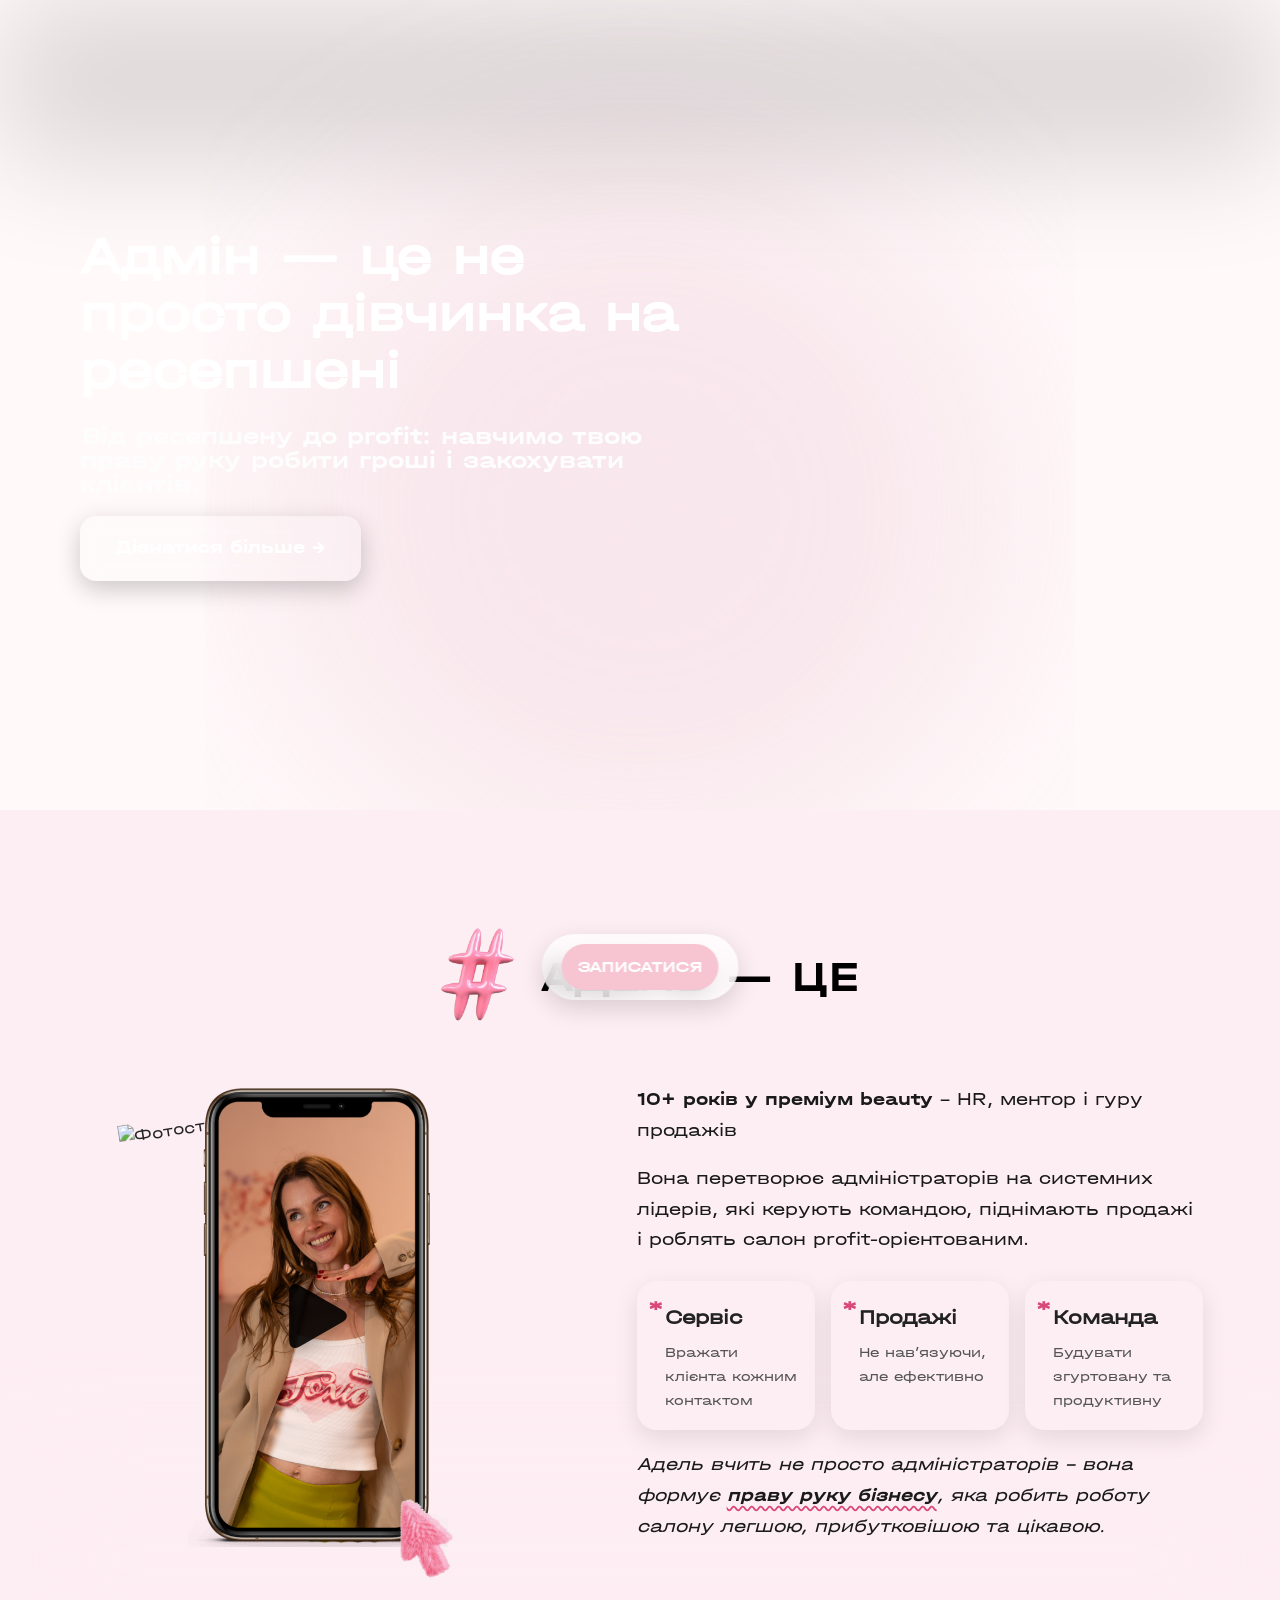
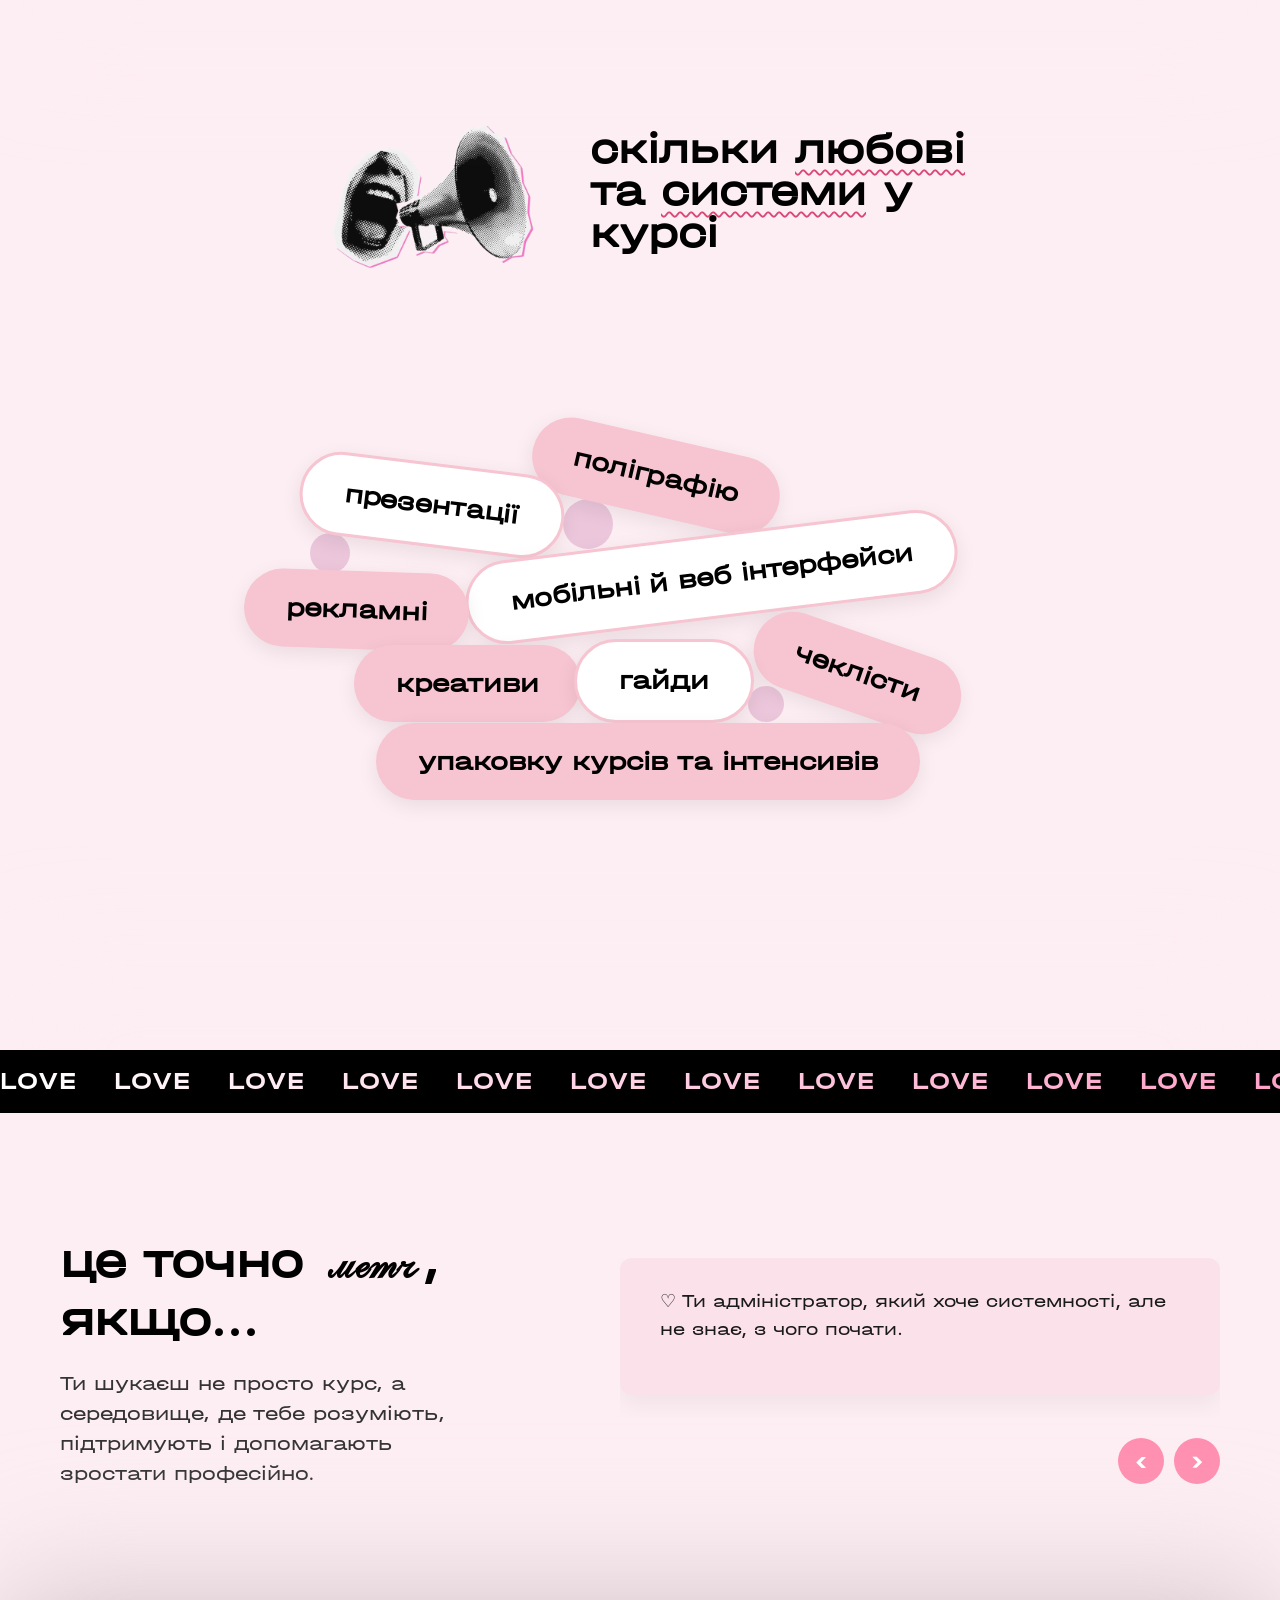
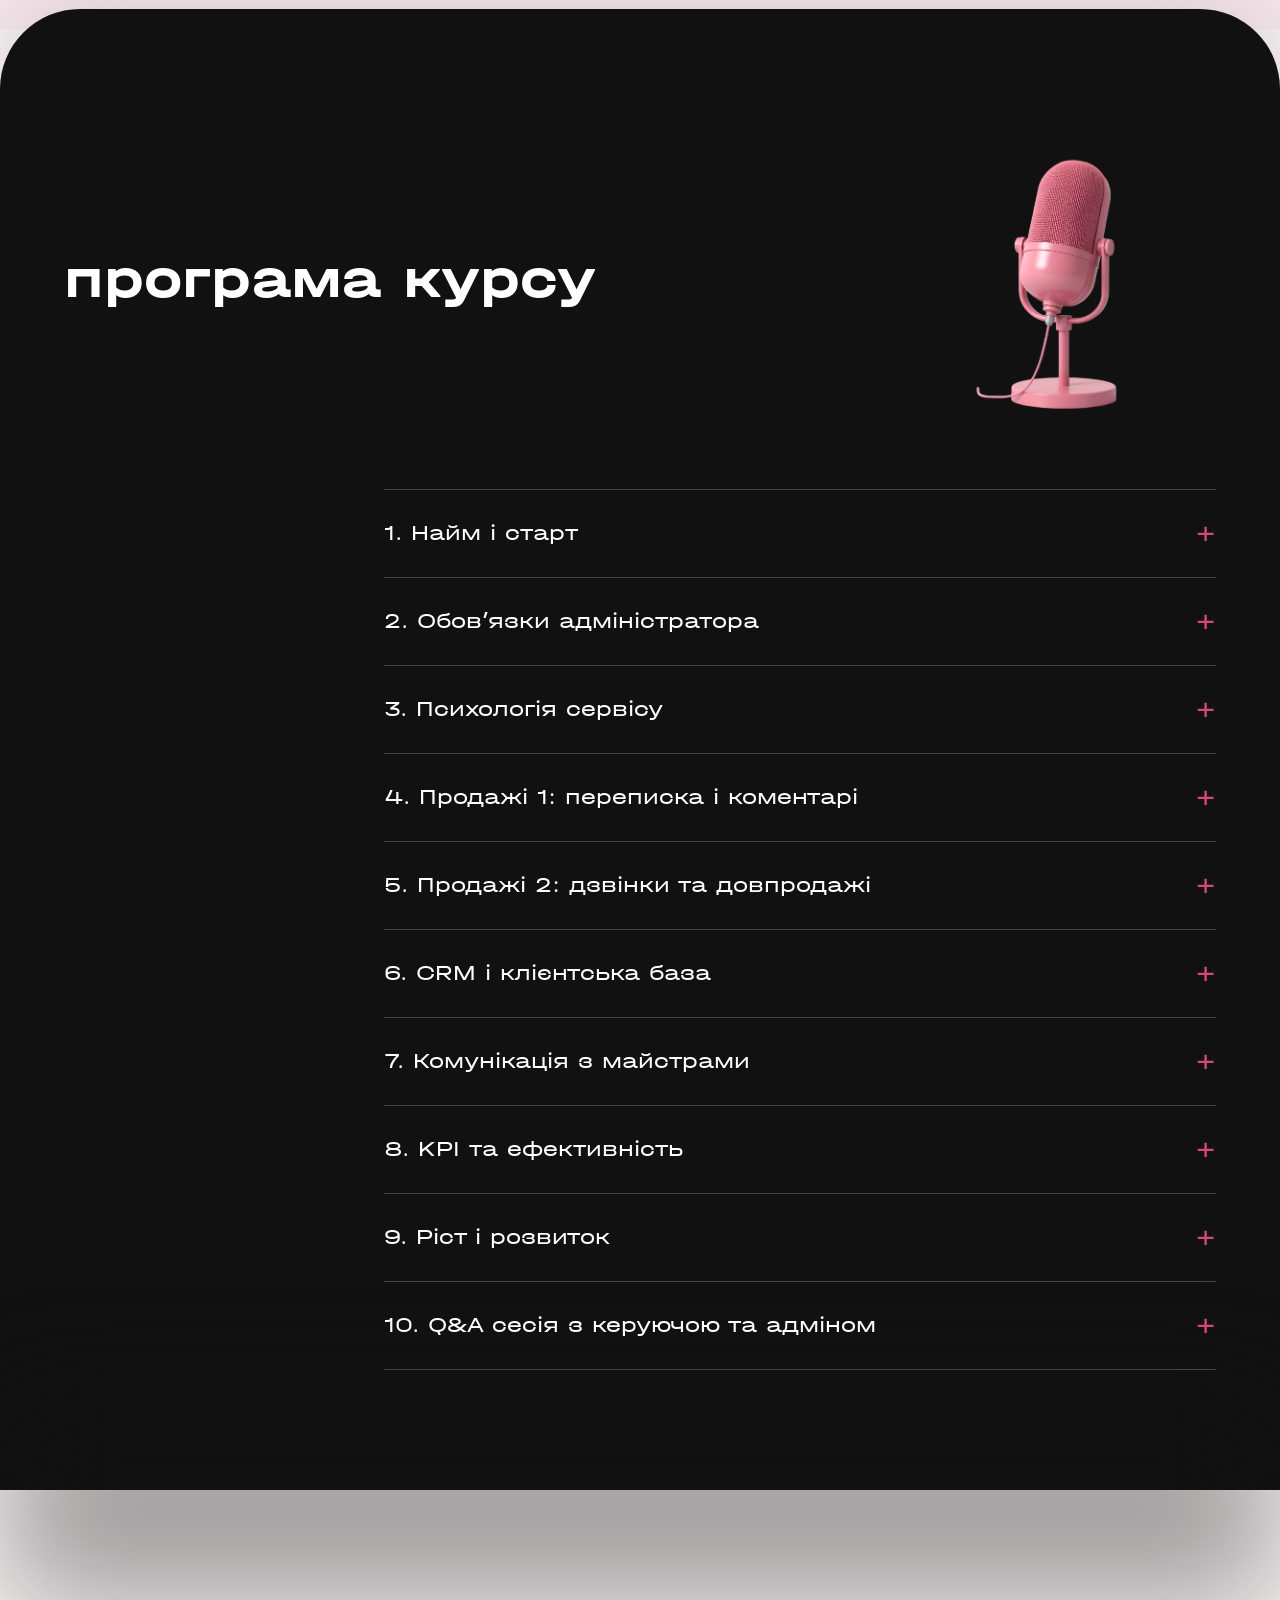
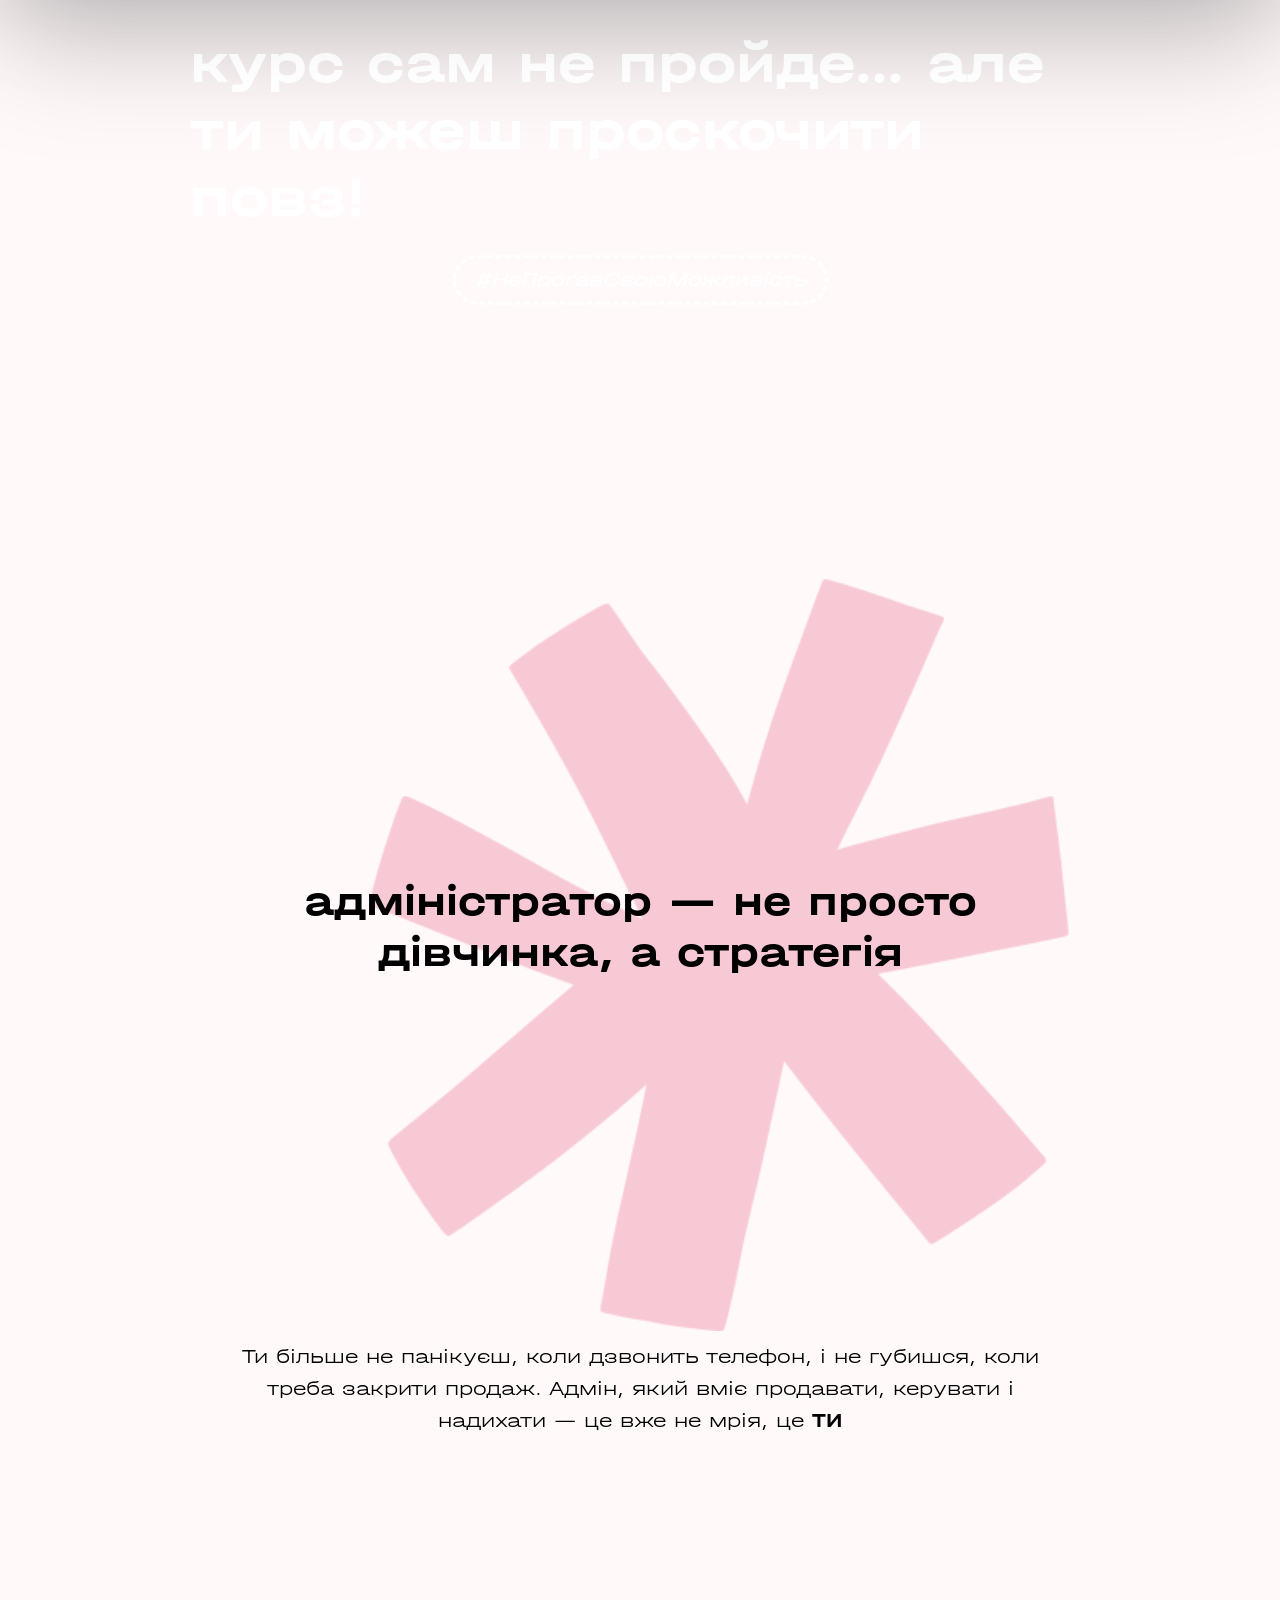
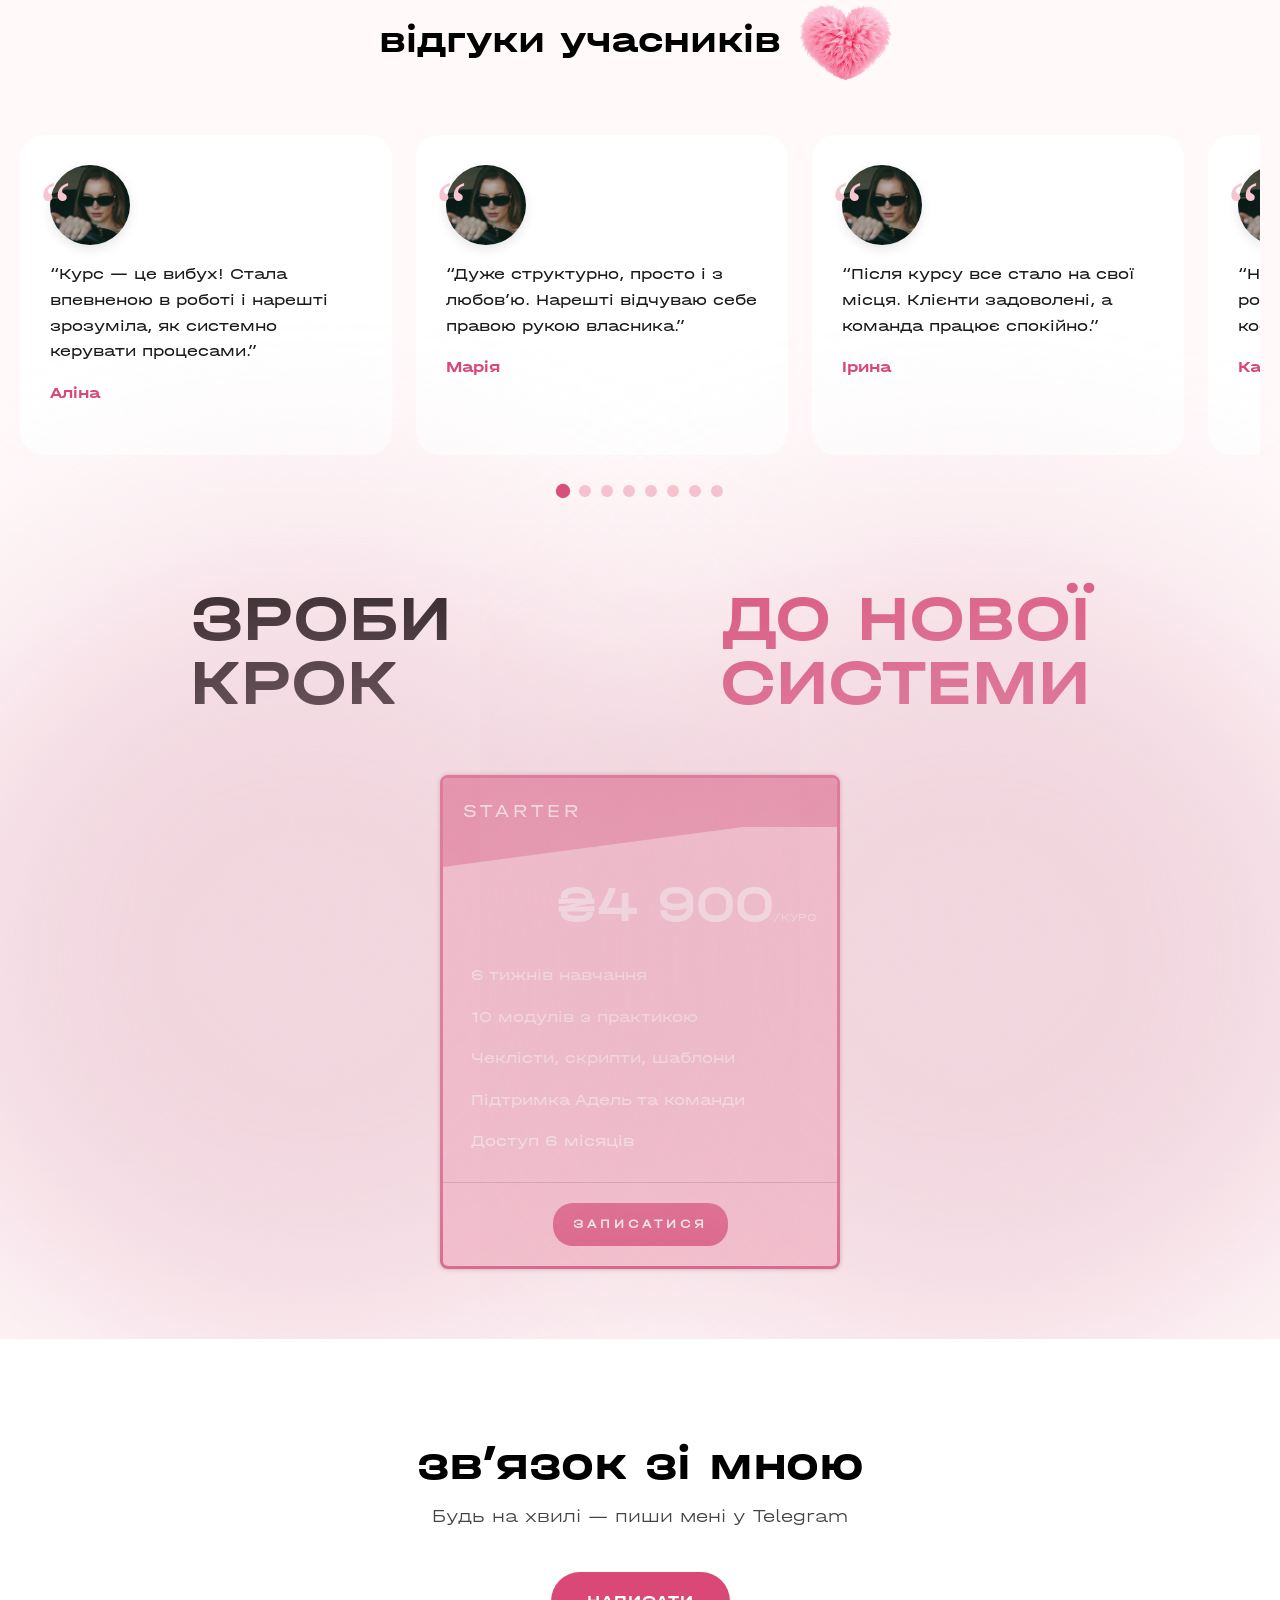
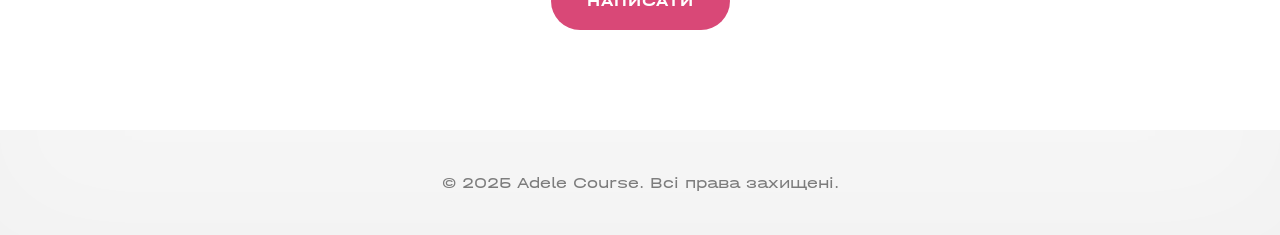
==== index.HTML @ 9febc327 "Повністю чисте оновлення сайту" ====
<!doctype html>
<html lang="uk">
<head>
  <meta charset="utf-8" />
  <meta name="viewport" content="width=device-width,initial-scale=1" />
  <title>Адмін - це не просто дівчинка на ресепшені</title>
  <meta name="description" content="Адмін - це не просто дівчинка на ресепшені" />
  <style>
   /* ============================
   ПІДКЛЮЧЕННЯ ЛОКАЛЬНИХ ШРИФТІВ
============================ */
@font-face {
  font-family: 'Allegretto Script One';
  src: url('font/Allegretto_Script_One_Regular.ttf') format('truetype');
  font-weight: normal;
  font-style: normal;
}

/* Основні варіанти Halvar Breit Rg */
@font-face {
  font-family: 'Halvar Breit Rg';
  src: url('font/HalvarBreit-Rg.ttf') format('truetype');
  font-weight: normal;
  font-style: normal;
}
@font-face {
  font-family: 'Halvar Breit Bd';
  src: url('font/HalvarBreit-Bd.ttf') format('truetype');
  font-weight: bold;
  font-style: normal;
}
@font-face {
  font-family: 'Halvar Breit Lt';
  src: url('font/HalvarBreit-Lt.ttf') format('truetype');
  font-weight: 300;
  font-style: normal;
}

/* ============================
   КОЛЬОРИ ТА ЗМІННІ
============================ */
:root {
  --pink: #d94877;
  --light-pink: #F7C4D1;
  --green: #4B6137;
  --black: #000000;
  --bg: #fff9fa;
  --text: #1a1a1a;
}

/* ============================
   ГЛОБАЛЬНІ СТИЛІ
============================ */
* {
  box-sizing: border-box;
  margin: 0;
  padding: 0;
}

html, body {
  font-family: 'Halvar Breit Rg', Arial, sans-serif;
  color: var(--text);
  background: var(--bg);
  line-height: 1.6;
    overflow-x: hidden;
  width: 100%;
}
/* ============================
   Рожевий глов у бекграунді
============================ */
body::before {
  content: "";
  position: fixed;
  top: -10%;
  left: 50%;
  transform: translateX(-50%);
  width: 1200px;
  height: 1200px;
  background: url('Ellipse 6.png') center/contain no-repeat;
  opacity: 0.25; /* робимо ніжним */
  z-index: 0;
  pointer-events: none;
  filter: blur(2px);
}

img {
  max-width: 100%;
  height: auto;
  display: block;
}

a {
  text-decoration: none;
  color: inherit;
}

/* ============================
   ТИПОВІ ЕЛЕМЕНТИ
============================ */
h1, h2, h3, .brand, .title-wrapper h1 {
  font-family: 'Halvar Breit Bd', cursive;
  color: var(--black);
  margin-bottom: 24px;
  line-height: 1;
}

p {
  margin-bottom: 20px;
  font-size: 18px;
  color: var(--text);
}

strong, b {
  font-family: 'Halvar Breit Bd', Arial, sans-serif;
  font-weight: bold;
}

/* ============================
   КНОПКИ ТА ПОСИЛАННЯ
============================ */
a, .btn, .program-title, .match-controls button {
  font-family: 'Halvar Breit Bd', sans-serif;
}

.btn {
  background: var(--pink);
  color: white;
  padding: 14px 24px;
  border-radius: 40px;
  font-weight: 600;
  transition: 0.3s;
}
.btn:hover {
  background: var(--green);
}

/* ============================
   ВЕРХНЄ МЕНЮ (HEADER)
============================ */
/* 🌸 Плаваючий футер-навігатор (як live glass iOS) */
.floating-footer {
  position: fixed;
  bottom: -100px; /* спочатку схований */
  left: 50%;
  transform: translateX(-50%);
  display: flex;
  justify-content: center;
  gap: 12px;
  background: rgba(255, 255, 255, 0.7);
  backdrop-filter: blur(12px);
  -webkit-backdrop-filter: blur(12px);
  border-radius: 40px;
  box-shadow: 0 8px 25px rgba(0,0,0,0.15);
  padding: 10px 20px;
  z-index: 100;
  transition: bottom 0.6s ease;
}

.footer-btn {
  font-family: 'Halvar Breit Bd', sans-serif;
  color: #000;
  font-size: 16px;
  text-transform: uppercase;
  padding: 10px 16px;
  border-radius: 30px;
  transition: all 0.3s ease;
}

.footer-btn.main {
  background: #d94877;
  color: #fff;
  font-weight: 700;
}

.footer-btn:hover,
.footer-btn.active {
  background: #F7C4D1;
  color: #fff;
}

/* 📱 мобільна адаптація */
@media (max-width: 768px) {
  .floating-footer {
    width: 94%;
    justify-content: space-around;
    padding: 12px;
    bottom: -100px;
    border-radius: 25px;
  }
  .footer-btn {
    font-size: 14px;
    padding: 10px 14px;
  }
  .footer-btn.main {
    font-size: 15px;
  }
}

.show-footer {
  bottom: 20px !important;
}


/* 🔧 iPhone (iOS Safari) fix */

@supports (-webkit-touch-callout: none) {
  /* Виправлення фону мотивації */
  .motivation {
    background-attachment: scroll !important;
    background-position: center center !important;
    background-size: cover !important;
  }
  .motivation::after {
    background: rgba(0,0,0,0.45) !important;
    backdrop-filter: none !important;
    -webkit-backdrop-filter: none !important;
  }

  /* Помітніше рожеве хвилясте підкреслення */
  .highlight-dark-pink,
  .wavy-underline {
    text-decoration: none !important;
    position: relative;
    display: inline-block;
  }
  @supports (-webkit-touch-callout: none) {
  .highlight-dark-pink::after,
  .wavy-underline::after {
    content: "";
    position: absolute;
    left: 0;
    bottom: -3px;
    width: 100%;
    height: 8px;
    background: url("data:image/svg+xml;utf8,<svg width='120' height='16' xmlns='http://www.w3.org/2000/svg'><path d='M0 8 Q10 0 20 8 T40 8 T60 8 T80 8 T100 8 T120 8' stroke='%23d94877' stroke-width='3' fill='none'/></svg>") repeat-x;
    background-size: 24px 8px;
  }
}

}
/* ================================
   📱  FIX для iPhone / iPad Safari
   ================================ */

/* 1️⃣ Підтримка шрифтів Safari (.woff2 + fallback) */
@font-face {
  font-family: 'Halvar Breit Rg';
  src: url('font/HalvarBreit-Rg.woff2') format('woff2'),
       url('font/HalvarBreit-Rg.ttf') format('truetype');
}
@font-face {
  font-family: 'Halvar Breit Bd';
  src: url('font/HalvarBreit-Bd.woff2') format('woff2'),
       url('font/HalvarBreit-Bd.ttf') format('truetype');
}
@font-face {
  font-family: 'Allegretto Script One';
  src: url('font/Allegretto_Script_One_Regular.woff2') format('woff2'),
       url('font/Allegretto_Script_One_Regular.ttf') format('truetype');
}

/* 2️⃣ Виправлення для Safari */
@supports (-webkit-touch-callout: none) {

  /* Заборона фіксованих фонів */
  .motivation,
  .hero,
  .adele-slide {
    background-attachment: scroll !important;
    -webkit-backdrop-filter: none !important;
    backdrop-filter: none !important;
  }

  /* Хвилясте рожеве підкреслення через SVG */
  .highlight-dark-pink,
  .wavy-underline {
    position: relative;
    text-decoration: none !important;
  }

  .highlight-dark-pink::after,
  .wavy-underline::after {
    content: "";
    position: absolute;
    left: 0;
    bottom: -3px;
    width: 100%;
    height: 8px;
    background: url("data:image/svg+xml;utf8,<svg width='120' height='16' xmlns='http://www.w3.org/2000/svg'><path d='M0 8 Q10 0 20 8 T40 8 T60 8 T80 8 T100 8 T120 8' stroke='%23d94877' stroke-width='3' fill='none'/></svg>") repeat-x;
    background-size: 24px 8px;
  }

  /* Корекція шрифтової сітки */
  body {
    -webkit-text-size-adjust: 100%;
    font-smooth: always;
  }

  /* Заборона горизонтального скролу (іноді злітає) */
  html, body {
    overflow-x: hidden !important;
  }
}

/* 3️⃣ Додатково — PNG елементи без фону */
.main-photo,
.film-strip,
.photo-arrow {
  background: transparent !important;
  box-shadow: none !important;
}

/* 4️⃣ Тестовий фікс для текстових блоків, щоб не “стрибав” line-height */
.text-info p {
  -webkit-font-smoothing: antialiased;
  text-rendering: optimizeLegibility;
}




/* ============================
   СЕКЦІЇ
============================ */
/* ПЛАВНІ ПЕРЕХОДИ МІЖ СЕКЦІЯМИ */
section {
  position: relative;
  z-index: 1;
  transition: background 1s ease;
}

/* рожево-білі переливи */
.hero {
  background: linear-gradient(180deg, #fdeef3 0%, #fff9fa 100%);
}

.adele-slide,
.stats-section,
.match-section {
  background: #fdeef3 !important; /* або #fff9fa — залежно який виглядає краще */
}



/* ЧОРНИЙ блок без градієнта — контраст */
.program-section {
  background: #111;
}

/* після чорного — знову плавний рожевий перехід */
.motivation {
  background: linear-gradient(180deg, #111 0%, #f7c4d1 100%);
}

.result-section {
  background: linear-gradient(180deg, #f7c4d1 0%, #fdeef3 100%);
}

.price-section {
  background: linear-gradient(180deg, #fdeef3 0%, #fff9fa 100%);
}

.contact {
  background: linear-gradient(180deg, #fff9fa 0%, #fdeef3 100%);
}

/* додаткове "розмиття" на стиках — дуже ніжний ефект */
section::after {
  content: "";
  position: absolute;
  bottom: -80px;
  left: 0;
  width: 100%;
  height: 160px;
  background: inherit;
  filter: blur(60px);
  opacity: 0.35;
  z-index: -1;
}
/* Плавний перехід між рожевою секцією та чорною програмою */
.match-section::after {
  content: "";
  position: absolute;
  bottom: -120px; /* наскільки заходить у чорний */
  left: 0;
  width: 100%;
  height: 200px;
  background: linear-gradient(180deg, #fdeef3 0%, #111 100%);
  z-index: 1;
  pointer-events: none;
}



    /* HERO */
    .hero {
  background:  url('IMG_7590.png') center/cover no-repeat;
  min-height: 90vh; /* базова висота для великих екранів */
  display: flex;
  align-items: center;
  justify-content: flex-start;
  padding-left: 80px;
  color: white;
  position: relative;
}

.hero::after {
  content:"";
  position:absolute;
  inset:0;
  background: rgba(0,0,0,0.4);
}

.hero-content {
  position: relative;
  max-width: 600px;
  z-index: 2;
}

/* Спеціальне форматування для слова "Адмін" */
.hero h1 {
  font-family: 'Halvar Breit Rg', sans-serif;
  font-size: 52px;
  color: white;
  line-height: 1.1;
}


/* ============================
   РОЖЕВИЙ ХАЙЛАЙТ
============================ */
.highlight {
  padding: 0 2px;
  display: inline;
  border-radius: 4px;
  transition: background 0.3s ease;
}




.hero h2 {
  color: #fdfdfd;
  margin: 20px 0;
}

.hero-btn {
  display: inline-block;
  padding: 18px 36px;
  background: rgba(255,255,255,0.15);
  backdrop-filter: blur(10px);
  border-radius: 16px;
  color: white;
  font-weight: 600;
  font-size: 18px;
  text-align: center;
  text-decoration: none;
  box-shadow: 0 8px 24px rgba(0,0,0,0.2);
  transition: all 0.3s ease;
  z-index: 2;
}

/* Адаптивність */
@media (max-width: 1024px) {
  .hero {
    padding-left: 50px;
  }
  .hero h1 {
    font-size: 44px;
  }
  .hero-btn {
    font-size: 16px;
    padding: 16px 32px;
  }
}

@media (max-width: 768px) {
  .hero {
    flex-direction: column;
    justify-content: center;
    padding: 60px 20px;
    text-align: center;
    min-height: 80vh;
  }
  .hero h1 {
    font-size: 36px;
        text-align: left;
  }
  .hero h2 {
    font-size: 20px;
    text-align: left;
  }
  .hero-btn {
    margin-top: 20px;
    font-size: 16px;
    padding: 14px 28px;

  }
}

@media (max-width: 480px) {
  .hero h1 {
    font-size: 28px;
  }
  .hero h2 {
    font-size: 18px;
  }
  .hero-btn {
    padding: 12px 24px;
        margin-top: 20px;
  }
.hero-content {
  background: rgba(0, 0, 0, 0.25);
  padding: 14px 20px;
  border-radius: 12px;
}

.hero-text {
  color: #fff;
  text-shadow: 0 2px 10px rgba(0,0,0,0.6);
}









}

/* ============================
   СЕКЦІЯ АДЕЛЬ (стабільна версія)
============================ */
.adele-slide {
  background: #fdeef3;
  position: relative;
  z-index: 4;
  padding: clamp(60px, 8vw, 100px) clamp(20px, 6vw, 80px);
  padding-bottom:0px;
  display: flex;
  justify-content: center;

}

.slide-container {
  margin: 0 auto;
  max-width: 1200px;
  width: 100%;
  font-family: "Halvar Breit Rg", Arial, sans-serif;
  position: relative;
  z-index: 5;
}


/* === Основний контейнер === */
.main-body {
  display: flex;
  justify-content: space-between;
  align-items: flex-start;
  flex-wrap: nowrap;
  gap: 60px;
  padding-left: 17%;
}

/* === Фото === */
.adele-photo {
  flex: 0 0 auto;
  width: 260px;
  margin-left: -80px;
  z-index: 3;
  display: flex;
  justify-content: center;
}

.adele-photo img {
  max-width: 100%;
  height: auto;
}

/* === Фотострічка позаду фото === */
.photo-wrapper {
  position: relative;
  display: inline-block;
  width: auto;
  max-width: 100%;
}

.film-strip {
  position: absolute;
  left: -70px;
  top: 30px;
  width: 140px;
  transform: rotate(-9deg);
  z-index: 1;
  box-shadow: 0 6px 16px rgba(0,0,0,0.25);
  opacity: 0.95;
  transition: all 0.3s ease;
}

/* планшети */
@media (max-width: 1024px) {
  .film-strip {
    left: -50px;
    top: 20px;
    width: 14 0px;
    transform: rotate(-6deg);
  }
}

/* мобільні */
@media (max-width: 768px) {
  .film-strip {
    left: -55px;
    top: 12px;
    width: 116px;
    transform: rotate(-7deg);
    opacity: 0.9;
  }
}

/* вузькі телефони */
@media (max-width: 480px) {
  .film-strip {
    left: -45px;
    top: 8px;
    width: 100px;
    transform: rotate(-9deg);
    opacity: 0.85;
  }
}

/* дуже маленькі екрани */
@media (max-width: 360px) {
  .film-strip {
    left: -25px;
    top: 6px;
    width: 100px;
    transform: rotate(-8deg);
  }
}

/* === Стрілка під фото === */
.photo-arrow {
  position: absolute;
  bottom: -7%;
  right: -3%;
  width: 60px;
  z-index: 3;
  cursor: pointer;
  animation: bounceArrow 1.6s infinite ease-in-out;
}

@keyframes bounceArrow {
  0%, 100% { transform: translateY(0); }
  50% { transform: translateY(-6px); }
}

/* Основне фото */
.main-photo {
  position: relative;
  z-index: 2;
}

/* === Текст === */
.text-info {
  flex: 0.9;
  max-width: 680px;
  font-size: 20px;
  line-height: 1.7;
  padding-left: 7%;
}

.text-info p {
  margin-bottom: 18px;
}

.text-info p:last-child {
  margin-top: 30px;
  font-style: italic;
}

/* === Картки === */
.cards-stack {
  display: flex;
  gap: 16px;
  margin-top: 25px;
  flex-wrap: wrap;
}

.card {
  position: relative;
  padding: 20px 18px 18px 28px;
  border-radius: 20px;
  font-weight: 600;
  color: #222;
  background: #fdeef3;
  box-shadow: 0 8px 24px rgba(0,0,0,0.1);
  transition: transform 0.4s ease, box-shadow 0.4s ease, background 0.4s ease;
  flex: 1 1 140px;
}

.card .asterisk {
  position: absolute;
  top: 12px;
  left: 12px;
  color: var(--pink);
  font-size: 20px;
}

.card small {
  display: block;
  font-weight: 400;
  font-size: 14px;
  margin-top: 6px;
  color: #555;
}

.card:hover {
  transform: translateY(-8px) rotate(-1deg);
  box-shadow: 0 16px 36px rgba(0,0,0,0.25);
  background: #f7b2c5;
  color: white;
}

/* === Заголовок з іконкою === */
.title-with-icon {
  display: inline-flex;
  align-items: center;
  gap: 6px;
  padding: 10px 20px;
  border-radius: 16px;
}

.title-with-icon h1 {
  font-family: 'Halvar Breit Bd', sans-serif;
  font-size: 42px;
  color: var(--black);
  margin: 0;
  letter-spacing: 1px;
}

.title-icon {
  height: 115px;
  width: auto;
  transform: translateY(-3px);
  margin-right: 0px;
}

/* === Адаптивність === */
@media (max-width: 768px) {
  .adele-slide {
    padding: 60px 20px;
  }

  .main-body {
    flex-direction: column;
    align-items: center;
    text-align: left;
    gap: 40px;
    padding-left: 2%;
  }

  .adele-photo {
    margin-left: 0;
    width: 210px;
  }

  .text-info {
    padding: 0 10px;
    font-size: 17px;
    line-height: 1.65;
  }

  .cards-stack {
    justify-content: flex-start;
    gap: 14px;
  }

  .title-with-icon h1 {
    font-size: clamp(20px, 6vw, 32px);
  }

  .title-icon {
    height: 60px;
  }
}

@media (max-width: 480px) {
  .text-info {
    font-size: 16px;
  }

  .adele-photo {
    width: 180px;
  }

  .cards-stack {
    gap: 10px;
  }
}

.highlight-dark-pink {
  text-decoration: underline wavy var(--pink);
  text-underline-offset: 4px;
  font-weight: 700;
}


/* STATS */

.stats-section {
  padding-top: 100px; /* відступ, щоб слайдер красиво “заходив” зверху */
  padding-bottom: 50px;
  background: #fdeef3;
  position: relative;
  z-index: 1;
  text-align: center;

}

.stats-header {
  max-width: 700px;
  margin: 0 auto 60px;
}

.stats-header h2 {
  font-family: "Halvar Breit Rg", cursive;
  font-size: 42px;
  color: var(--black);
  margin-bottom: 16px;
}
/* зображення зліва від заголовка */
.stats-header.with-image {
  display: flex;
  align-items: center;
  justify-content: left; /* центрує всю групу (png + текст) по горизонталі */
  gap: 20px;
  text-align: left; /* щоб текст не центрувався */
}

.stats-left-img {
  width:40%;
  height: auto;
  flex-shrink: 0;
  transform: translateY(2px);
  opacity: 0.95;
  transition: transform 0.3s ease, opacity 0.3s ease;
}

.stats-left-img:hover {
  transform: scale(1.05) rotate(-2deg);
  opacity: 1;
}

/* на мобільних */
@media (max-width: 768px) {
  .stats-header.with-image {
    justify-content: flex-start; /* вирівнюємо зліва */
    padding-top: 40px; /* відступ, щоб слайдер красиво “заходив” зверху */
    margin-bottom: 10px;
    gap: 12px;
  }

  .stats-left-img {
    width: 100px;
  }

  .stats-header.with-image h2 {
    font-size: 26px;
    line-height: 1.3;
  }
}



.wavy-underline {
  text-decoration: underline wavy var(--pink);
  text-underline-offset: 6px;
  text-decoration-thickness: 2px;
  font-weight: 600;
  color: var(--black);
}


.stats-header p {
  color: var(--text);
  font-size: 20px;
  line-height: 1.5;
}

.stats {
  display: flex;
  justify-content: center;
  flex-wrap: wrap;
  gap: 40px;
}

.stat {
  background: white;
  padding: 40px 30px;
  border-radius: 24px;
  box-shadow: 0 8px 24px rgba(0,0,0,0.05);
  flex: 1 1 220px;
  max-width: 280px;
  transition: transform 0.3s ease, box-shadow 0.3s ease;
}

.stat strong {
  display: block;
  font-size: 40px;
  color: var(--pink);
  font-weight: 700;
  margin-bottom: 8px;
}

.stat:hover {
  transform: translateY(-6px) scale(1.03);
  box-shadow: 0 16px 36px rgba(0,0,0,0.15);
}
.stats-beauty {
  display: flex;
  justify-content: center;
  gap: 40px;
  flex-wrap: wrap;
}

.stat-card {
  position: relative;
  background: white;
  border-radius: 16px;
  padding: 50px 24px 60px;
  width: 240px;
  text-align: center;
  box-shadow: 0 8px 24px rgba(0,0,0,0.05);
  transition: transform 0.3s ease, box-shadow 0.3s ease;
}

.stat-card:hover {
  transform: translateY(-6px);
  box-shadow: 0 16px 36px rgba(0,0,0,0.15);
}

/* Галочка в рожевому кружечку */
.icon-circle {
  width: 48px;
  height: 48px;
  background: var(--light-pink);
  border-radius: 50%;
  display: flex;
  justify-content: center;
  align-items: center;
  margin: 0 auto 18px;
  box-shadow: 0 2px 6px rgba(0,0,0,0.1);
}

.icon-circle span {
  color: var(--pink);
  font-size: 24px;
  font-weight: bold;
}

/* Текст */
.stat-card p {
  color: var(--text);
  font-size: 18px;
  line-height: 1.4;
}

.stat-card strong {
  font-size: 36px;
  color: var(--pink);
  font-family: 'Halvar Breit Bd', sans-serif;
}

/* Нижня дужка */
.stat-card .bracket {
  position: absolute;
  bottom: 0;
  left: 0;
  width: 100%;
  height: 10px;
  border-bottom: 4px solid var(--light-pink);
  border-radius: 0 0 40px 40px;
}

/* адаптив */
@media (max-width: 768px) {
  .stats-beauty {
    flex-direction: column;
    align-items: center;
    gap: 20px;
  }
  .stat-card {
    width: 80%;
  }
}
/* адаптив */
@media(max-width:768px){
  .stats-section{padding:40px 10px;
  padding-top: 0px;}
  .stats-header h2{font-size:32px;}
  .stats-header p{font-size:18px;}
}


/* ========= BASE ========= */
.bubble-layer {
  position: relative;
  width: 100%;
  max-width: 1100px;
  height: 520px;
  margin: 0 auto 80px;
  border-radius: 60px;
  overflow: hidden;
}

/* 💭 Кулі */
.circle {
  position: absolute;
  border-radius: 50%;
  background: #c46aa1;
  opacity: 0.3;
  z-index: 1;

}

/* 💬 Теги */
.tag {
  position: absolute;
  display: inline-block;
  padding: 18px 42px;
  border-radius: 999px;
  font-family: 'Halvar Breit Rg', sans-serif;
  font-size: 26px;
  font-weight: 600;
  box-shadow: 0 6px 20px rgba(0,0,0,0.08);
  z-index: 2;
  white-space: nowrap;

}
.tag.pink { background: #f7c4d1; color: #000; }
.tag.white { background: #fff; border: 3px solid #f7c4d1; color: #000; }


/* ========= 💻 DESKTOP (>1200px) ========= */
@media (min-width: 1200px) {
  /* Кулі */
  .c1 { top: 25.5%; left: 20%; width: 40px; height: 40px; }
  .c2 { top: 19%; left: 43%; width: 50px; height: 50px; }
  .c3 { top: 55%; left: 59.8%; width: 36px; height: 36px; }

  /* Теги */
  .t1 { top: 7%;  left: 40%; transform: rotate(13deg); }
  .t2 { top: 12%; left: 19%; transform: rotate(7deg); }
  .t3 { top: 26%; left: 34%; transform: rotate(-7deg); }
  .t4 { top: 45%; left: 60%; transform: rotate(19deg); }
  .t5 { top: 32.8%; left: 14%; transform: rotate(2deg); }
  .t6 { top: 47%; left: 24%; transform: rotate(0deg); }
  .t7 { top: 46%; left: 44%; transform: rotate(0deg); }
  .t8 { top: 62%; left: 26%; transform: rotate(0deg); }
}

/* ========= 🧩 LAPTOP / TABLET (≤1024px) ========= */
@media (max-width: 1024px) {
  .bubble-layer { height: 460px; }
  .tag { font-size: 22px; padding: 14px 34px; }

  .c1 { top: 28%; left: 22%; width: 36px; height: 36px; }
  .c2 { top: 20%; left: 45%; width: 44px; height: 44px; }
  .c3 { top: 58%; left: 63%; width: 32px; height: 32px; }

  .t1 { top: 10%; left: 32%; transform: rotate(8deg); }
  .t2 { top: 14%; left: 8%;  transform: rotate(3deg); }
  .t3 { top: 27%; left: 28%; transform: rotate(-4deg); }
  .t4 { top: 44%; left: 53%; transform: rotate(12deg); }
  .t5 { top: 31%; left: 10%; transform: rotate(0deg); }
  .t6 { top: 48%; left: 20%; transform: rotate(0deg); }
  .t7 { top: 52%; left: 38%; transform: rotate(0deg); }
  .t8 { top: 64%; left: 18%; transform: rotate(0deg); }
}

/* ========= 📱 TABLET SMALL (≤768px) ========= */
@media (max-width: 768px) {
  .bubble-layer { height: 420px; }
  .tag { font-size: 18px; padding: 10px 26px; }

  .c1 { top: 24%; left: 18%; width: 30px; height: 30px; }
  .c2 { top: 18%; left: 40%; width: 38px; height: 38px; }
  .c3 { top: 60%; left: 56%; width: 28px; height: 28px; }

  .t1 { top: 8%;  left: 20%; transform: rotate(5deg); }
  .t2 { top: 15%; left: 4%;  transform: rotate(2deg); }
  .t3 { top: 26%; left: 28%; transform: rotate(-2deg); }
  .t4 { top: 46%; left: 50%; transform: rotate(5deg); }
  .t5 { top: 34%; left: 10%; transform: rotate(0deg); }
  .t6 { top: 52%; left: 18%; transform: rotate(0deg); }
  .t7 { top: 58%; left: 36%; transform: rotate(0deg); }
  .t8 { top: 66%; left: 22%; transform: rotate(0deg); }
}

/* ========= 📞 MOBILE (≤480px) ========= */
@media (max-width: 480px) {
  .bubble-layer { height: 360px; }
  .tag { font-size: 15px; padding: 8px 18px; white-space: normal; text-align: center; }

  .c1 { top: 25%; left: 18%; width: 24px; height: 24px; }
  .c2 { top: 15%; left: 38%; width: 30px; height: 30px; }
  .c3 { top: 62%; left: 58%; width: 24px; height: 24px; }

  .t1 { top: 5%;  left: 4%;  transform: rotate(0deg); }
  .t2 { top: 12%; left: 2%;  transform: rotate(0deg); }
  .t3 { top: 25%; left: 20%; transform: rotate(0deg); }
  .t4 { top: 43%; left: 45%; transform: rotate(0deg); }
  .t5 { top: 32%; left: 4%;  transform: rotate(0deg); }
  .t6 { top: 50%; left: 8%;  transform: rotate(0deg); }
  .t7 { top: 56%; left: 28%; transform: rotate(0deg); }
  .t8 { top: 65%; left: 10%; transform: rotate(0deg); }
}





/* Бігаюча стрічка LOVE LOVE LOVE */
.love-ticker {
  background: #000;
  color: #fff;
  overflow: hidden;
  white-space: nowrap;
  position: relative;
  padding: 12px 0;
  font-family: 'Halvar Breit Bd', sans-serif;
  font-size: 24px;
  letter-spacing: 2px;
  text-transform: uppercase;
}

.ticker-track {
  display: inline-block;
  white-space: nowrap;
  animation: scrollText 15s linear infinite;
}

@keyframes scrollText {
  0% { transform: translateX(0); }
  100% { transform: translateX(-50%); }
}

/* Ефект блиску тексту */
.love-ticker span {
  background: linear-gradient(90deg, #fff, #ff84b7, #fff);
  -webkit-background-clip: text;
  -webkit-text-fill-color: transparent;
  animation: shine 4s linear infinite;
}

@keyframes shine {
  0% { background-position: -200px; }
  100% { background-position: 200px; }
}

/* адаптив */
@media (max-width: 768px) {
  .love-ticker {
    font-size: 18px;
    padding: 10px 0;
  }
}


    /* MATCH */
    .match-section {
  width: 100%;
 
  padding: 120px 60px;
  display: flex;
  justify-content: center;
}

.match-container {
  display: flex;
  align-items: center;
  justify-content: space-between;
  max-width: 1200px;
  width: 100%;
  gap: 60px;
}

.match-left {
  flex: 1;
}

.match-left h2 {
  font-family: "Halvar Breit Rg", sans-serif;
  font-size: 48px;
  color: #000;
  line-height: 1.2;
  margin-bottom: 20px;
}

.match-left .highlight {

  padding: 0 6px;
  font-family: "Allegretto Script One", cursive;
  color: #000;
  background: none !important;
  color: #000 !important;
}

.match-left p {
  font-size: 20px;
  color: #333;
  max-width: 400px;
  line-height: 1.5;
}

.match-right {
  flex: 1.2;
  position: relative;
}

.match-carousel {
  position: relative;
  overflow: hidden;
  min-height: 160px;
}

.match-item {
  position: absolute;
  opacity: 0;
  transform: translateX(30px);
  transition: all 0.6s ease;
  font-size: 22px;
  line-height: 1.6;
  color: #111;
  background: #fbe1ea;
  border-radius: 12px;
  padding: 30px 40px;
  box-shadow: 0 10px 25px rgba(0,0,0,0.05);
}

.match-item.active {
  opacity: 1;
  transform: translateX(0);
  position: relative;
}

.match-controls {
  display: flex;
  gap: 10px;
  margin-top: 20px;
  justify-content: flex-end;
}

.match-controls button {
  background: #ff8fb1;
  border: none;
  color: white;
  font-size: 24px;
  width: 46px;
  height: 46px;
  border-radius: 50%;
  cursor: pointer;
  transition: background 0.3s ease, transform 0.3s ease;
}

.match-controls button:hover {
  background: #ff6f9d;
  transform: scale(1.1);
}

@media(max-width: 768px) {
  .match-section {
    padding: 40px 20px 30px; /* менший верхній та нижній відступ */

  }

  .match-container {
    flex-direction: column;
    align-items: stretch;
    text-align: left;
    position: relative;
    gap: 10px; /* 🔥 додає відстань між match-left і match-right */
  }

  .match-left {
    margin-bottom: 0; /* 🔥 прибираємо зайвий нижній відступ */
  }

  .match-left h2 {
    font-size: 30px;
    line-height: 1.3;
  }

  .match-left p {
    display: none; /* 🔥 прибирає текст тільки на мобільних */
  }

  .match-controls {
    justify-content: center;
    margin-top: 10px;
  }
}


/* ============================
   PROGRAM SECTION (оновлено)
============================ */
.program-section {
  width: 100%;
  border-top-left-radius: 80px;
  border-top-right-radius: 80px;
  margin-top: -20px; /* щоб накладалась поверх попередньої */
  color: #fff;
  padding: 120px 0;
  position: relative;
  z-index: 2;
}


/* Контейнер */
.program-wrapper {
  width: 100%;
  margin: 0 auto;
}

/* Заголовок */
.program-heading {
  font-family: "Halvar Breit Bd", sans-serif ;
  font-size: 56px ;
  color: var(--white);
  text-align: left;
  margin-left: 0;
  margin-bottom: 0;
}

.program-heading-wrapper {
display: flex;
justify-content: space-between;
align-items: center; /* Вертикальне вирівнювання */
margin-left: 5vw;
padding-right: 5vw; /* Щоб вирівняти картинку по правому краю програми */
margin-bottom: 60px;
}

.program-header-image {
max-height: 300px; /* Ви можете налаштувати розмір */
width: auto;
flex-shrink: 0;
margin-left: 20px; /* Невеликий відступ від тексту */
}
/* Розташування контенту */
.program-layout {
  display: flex;
  justify-content: flex-end;
  align-items: flex-start;
  width: 100%;
}

/* Список програми */
.program-right {
  flex: 0 0 70%;
  padding-right: 5vw;
}

/* Контейнер з пунктами програми */
.program {
  width: 100%;
  border-top: 1px solid #444;
}

.program-item {
  border-bottom: 1px solid #444;
  padding: 28px 0;
}

/* Кнопка розділу */
.program-title {
  display: flex;
  justify-content: space-between;
  align-items: center;
  width: 100%;
  background: none;
  border: none;
  color: #fff;
  font-size: 22px;
  font-family: "Halvar Breit Rg", sans-serif;
  cursor: pointer;
  text-align: left;
  padding: 0;
  transition: color 0.3s ease;
}

.program-title:hover span:first-child {
  color: var(--pink);
}

.program-title .icon {
  font-size: 26px;
  color: var(--pink);
  transition: transform 0.3s ease;
}

/* Контент пунктів */
.program-content {
  max-height: 0;
  overflow: hidden;
  opacity: 0;
  transition: all 0.4s ease;
}

.program-item.open .program-content {
  max-height: 500px;
  opacity: 1;
  margin-top: 16px;
}

.program-content p {
  font-size: 18px;
  line-height: 1.6;
  color: #ddd;
  font-family: "Halvar Breit Lt", sans-serif;
}

.program-item.open .icon {
  transform: rotate(180deg);
}

/* ============================
   АДАПТИВНІСТЬ
============================ */
@media (max-width: 1024px) {
  .program-section {
    padding: 100px 0;
  }

  .program-heading {
    font-size: 48px;
    margin-left: 6vw;
  }

  .program-right {
    flex: 0 0 80%;
    padding-right: 6vw;
  }
}

@media (max-width: 768px) {
  .program-section {
    padding: 80px 0;
  }

  .program-layout {
 flex-direction: column;
justify-content: flex-start;
}

/* === ОНОВЛЕНИЙ БЛОК === */
.program-heading-wrapper {
 margin-left: 6vw;
 padding-right: 6vw;
 margin-bottom: 30px;
 align-items: flex-start; /* На мобільному краще притиснути догори */
 }

.program-header-image {
 max-height: 80px; /* Зменшуємо картинку */
 }

  .program-heading {
    font-size: 42px;
    text-align: left;
  }

  .program-right {
    flex: 1 1 100%;
    padding: 0 6vw;
  }

  .program-title {
    font-size: 18px;
  }

  .program-content p {
    font-size: 16px;
  }
}

    /* MOTIVATION */
.motivation {
  position: relative;
  overflow: hidden;
  padding: 140px 40px;
  color: #fff;
  background: url('IMG_5101 1.png') center/cover no-repeat; /* 👈 ТВОЄ ФОТО */
  background-attachment: fixed; /* легкий паралакс */
}

.motivation::after {
  content: "";
  position: absolute;
  inset: 0;
  background: rgba(0, 0, 0, 0.45); /* затемнення для контрасту тексту */
  z-index: 1;
}

.motivation-inner {
  position: relative;
  z-index: 2;
  display: flex;
  flex-direction: column;
  align-items: center;
  text-align: center;
  max-width: 900px;
  margin: 0 auto;
  gap: 24px;
}


.motivation-text h2 {
  font-family: "Halvar Breit Bd", cursive;
  font-size: 56px;
  line-height: 1.2;
  color: #ffffff;
   text-align: left;
}

.hint {
  font-size: 20px;
  color: #fff;
  display: inline-block;
  padding: 6px 18px;
  border: 3px dashed #fff;
  border-radius: 30px;
  font-style: italic;
  margin-bottom: 24px;
  animation: pulse 2s infinite;
}

@keyframes pulse {
  0%, 100% { transform: scale(1); opacity: 1; }
  50% { transform: scale(1.05); opacity: 0.8; }
}

.motivation-buttons .btn {
  margin-top: 16px;
  padding: 14px 28px;
  font-weight: 700;
  border-radius: 40px;
  transition: all 0.3s ease;
}

.motivation-buttons .btn:hover {
  transform: translateY(-4px) scale(1.05);
  box-shadow: 0 8px 24px rgba(0,0,0,0.2);
}


/* адаптив */
@media(max-width:768px){
  .motivation-text h2 { font-size: 42px; }
  .hint { font-size: 16px; padding: 4px 12px; }
}

@media(max-width:480px){
  .motivation-text h2 { font-size: 32px; }
  .motivation-buttons .btn { font-size: 14px; padding: 10px 20px; margin: 6px 0; display:block; }
}


/* ============================
   СЕКЦІЯ "ТВІЙ РЕЗУЛЬТАТ" (заголовок на фото, текст під фото)
============================ */
.result-section {
  background: #fff9fa;
  padding: 120px 20px;
  text-align: center;
  position: relative;
  overflow: hidden;
}

/* 🌸 Фото + заголовок */
.result-header {
  position: relative;
  max-width: 900px;
  margin: 0 auto 0px auto;
}

/* ✅ трохи зміщуємо квітку */
.result-flower {
  width: 100%;
  max-width: 700px;
  opacity: 0.9;
  display: block;
  margin: 0 auto;
  position: relative;
  top: -10px;       /* піднімаємо вище */
  left: 80px;       /* трохи вправо */
}

.result-header h2 {
  position: absolute;
  top: 45%;         /* підлаштовуємо вертикаль, щоб лишився центр */
  left: 50%;
  transform: translate(-50%, -50%);
  font-family: 'Halvar Breit Bd', sans-serif;
  font-size: 42px;
  line-height: 1.2;
  color: #000;
  text-transform: none;
  z-index: 2;
  width: 100%;
  padding: 0 0px;
}


/* 🌷 Текст під фото */
.result-text {
  max-width: 800px;
  margin: 0 auto;
  position: relative;
  z-index: 2;

}

.result-text p {
  font-family: 'Halvar Breit Lt', sans-serif;
  color: #000;
  font-size: 20px;
  line-height: 1.6;
  margin-bottom: 18px;
}

/* 📱 адаптивність */
@media (max-width: 768px) {
  .result-section {
    padding: 80px 20px;
  }
  .result-header h2 {
    font-size: 28px;
  }
  .result-flower {
    max-width: 480px;
    opacity: 0.8;
  }
  .result-text p {
    font-size: 17px;
  }
}




    /* TESTIMONIALS */
 .testimonials-section {
  background: #fff9fa;
  padding: 10px 20px;
  text-align: center;
  position: relative;
  
}

.title-section { margin-bottom: 40px; }

.title-wrapper {
  display: inline-flex;       /* ставимо в рядок */
  align-items: center;        /* вирівнюємо по вертикалі */
  gap: 10px;                  /* відстань між текстом і зображенням */
  padding: 12px 24px;
  border-radius: 16px;
}

.title-wrapper h1 {
  font-family: "Halvar Breit Bd", cursive;
  font-size: 38px;
  color: #000;
  margin: 0;
  text-align: left;
}

.testimonials-carousel {
  position: relative;
  overflow: hidden;
  max-width: 2000px;
  margin: 0 auto;
  cursor: grab;
}

.carousel-track {
  display: flex;
  gap: 24px;
  transition: transform 0.5s ease;
  
}

.testimonial {
  flex: 0 0 30%;
  background: #fff;
  border-radius: 24px;

  padding: 30px;
  text-align: left;
  min-height: 320px;
  position: relative;
}

.testimonial::before {
  content: "“";
  position: absolute;
  top: 16px;
  left: 20px;
  font-size: 70px;
  color: #f7c4d1;
  font-family: serif;
}
.heart_img_testi{
  width: 110px;                /* або 80px — як тобі по дизайну */
  height: auto;
  transform: translateY(2px); /* легке вирівнювання по лінії тексту */
}
.testimonial img {
  width: 80px;
  height: 80px;
  border-radius: 50%;
  object-fit: cover;
  margin-bottom: 16px;
  box-shadow: 0 4px 12px rgba(0,0,0,0.1);
}

.testimonial p {
  font-size: 16px;
  color: #1a1a1a;
  margin-bottom: 16px;
}

.testimonial strong {
  display: block;
  font-weight: 700;
  color: #d94877;
}

/* точки */
.carousel-indicators {
  margin-top: 30px;
  margin-bottom: 70px;
  display: flex;
  justify-content: center;
  gap: 10px;
}

.carousel-indicators span {
  width: 12px;
  height: 12px;
  background: #f7c4d1;
  border-radius: 50%;
  cursor: pointer;
  transition: all 0.3s ease;
}

.carousel-indicators span.active {
  background: #d94877;
  transform: scale(1.2);
}

/* 📱 адаптив */
@media (max-width: 1024px) {
  .testimonial { flex: 0 0 45%; 
  }
  .testimonials-carousel{
    width:88%;
  }
  .carousel-track {
    width:110%;
  }
}

@media (max-width: 768px) {
  .testimonial { flex: 0 0 90%; }
}



    /* PRICE */


.price-section {
  background: #fff9fa;
  
  padding: 10px 20px;
  text-align: center;
}
/* ============================
   ЗАГОЛОВОК "ЗРОБИ КРОК"
============================ */
.title-step {
  display: flex;
  justify-content: space-between;
  align-items: flex-end;
  gap: 10px;
  max-width: 900px;
  margin: 0 auto 40px;
  text-transform: uppercase;
  font-family: 'Halvar Breit Bd', sans-serif;
  line-height: 1;
}

.step-left {
  font-size: 64px;
  color: #000;
  text-align: left;
}

.step-right {
  font-size: 64px;
  color: #d94877;
  text-align: right;
}

/* ефект для мобільних */
@media (max-width: 768px) {
  .title-step {
    flex-direction: column;
    align-items: flex-end;
    text-align: right;
  }
  .step-left, .step-right {

    line-height: 1.1;
  }
  .step-left {
    color: #000;
    align-self: flex-start;
        font-size: 40px;
  }
  .step-right {
    color: #d94877;
        font-size: 27px;
  }
}
/* ====== ІЗОЛЯЦІЯ SNIP1404 ====== */
.snip1404.isolate * {
  all: unset;
  display: revert;
  box-sizing: border-box;
  font-family: 'Halvar Breit Rg', Arial, sans-serif;
}
.snip1404.isolate {
  all: revert;
  font-family: 'Halvar Breit Rg', Arial, sans-serif;
  color: #ffffff;
  text-align: left;
  font-size: 16px;
  max-width: 400px;
  margin: 60px auto;
}
.snip1404.isolate .plan {
  position: relative;
  overflow: hidden;
  border: 3px solid #d94877;
  box-shadow: 0 0 5px rgba(0, 0, 0, 0.3);
  background-color: #f7c4d1;
  border-radius: 8px;
  transition: all 0.25s ease-out;
}
.snip1404.isolate header {
  background-color: #f7c4d1;
  color: #ffffff;
}
.snip1404.isolate .plan-title {
  background-color: rgba(217, 72, 118, 0.582);
  margin: 0;
  padding: 20px 20px 0;
  text-transform: uppercase;
  letter-spacing: 4px;
  font-size: 18px;
  position: relative;
}
.snip1404.isolate .plan-title:after {
  content: '';
  position: absolute;
  top: 100%;
  left: 0;
  width: 0;
  height: 0;
  border-style: solid;
  border-width: 40px 300px 0 0;
  border-color: rgba(217, 72, 118, 0.582) transparent transparent;
}
.snip1404.isolate .plan-cost {
  padding: 40px 20px 10px;
  text-align: right;
}
.snip1404.isolate .plan-price {
  font-weight: 600;
  font-size: 3em;
}
.snip1404.isolate .plan-type {
  opacity: 0.8;
  font-size: 0.7em;
  text-transform: uppercase;
}
.snip1404.isolate .plan-features {
  padding: 0 0 20px;
  margin: 0;
  list-style: none;
}
.snip1404.isolate .plan-features li {
  padding: 8px 5%;
  font-size: 16px;
}
.snip1404.isolate .plan-features i {
  margin-right: 8px;
  color: rgba(0, 0, 0, 0.5);
}
.snip1404.isolate .plan-select {
  border-top: 1px solid rgba(0, 0, 0, 0.2);
  padding: 20px;
  text-align: center;
}
.snip1404.isolate .plan-select a {
  background-color: #d94877;
  color: #ffffff;
  text-decoration: none;
  padding: 12px 20px;
  font-size: 0.75em;
  font-weight: 600;
  border-radius: 20px;
  text-transform: uppercase;
  letter-spacing: 4px;
  display: inline-block;
}
.snip1404.isolate .plan-select a:hover {
  background-color: #f7c4d1;
}
.snip1404.isolate .plan:hover {
  margin-top: -10px;
  border-color: #d8215b;
  box-shadow: 0 0 25px rgba(0, 0, 0, 0.4);
  cursor: pointer;
}
/* ============================
   ДЕКОРАТИВНІ ЕЛІПСИ ДЛЯ ПРАЙСУ
============================ */
.price-decor {
  position: absolute;
  top: 50%;
  width: 980px;
  height: auto;
  opacity: 0.5;
  transform: translateY(-50%);
  pointer-events: none;
  z-index: 0;
}

.decor-left {
  left: -180px;
}

.decor-right {
  right: -180px;
  transform: translateY(-50%) scaleX(-1); /* дзеркально */
}

/* вимикаємо на мобільних */
@media (max-width: 768px) {
  .price-decor {
    display: none;
  }
}


    /* CONTACT */
/* ============================
   МІНІМАЛІСТИЧНИЙ CONTACT
============================ */
.contact {
  background: #fff;
  padding: 100px 20px;
  text-align: center;
  position: relative;
}

.contact-inner {
  max-width: 600px;
  margin: 0 auto;
}

.contact-title {
  font-family: 'Halvar Breit Bd', sans-serif;
  font-size: 48px;
  text-transform: lowercase;
  color: #000;
  margin-bottom: 16px;
  letter-spacing: -0.5px;
}

.contact-text {
  font-family: 'Halvar Breit Lt', sans-serif;
  font-size: 18px;
  color: #444;
  margin-bottom: 40px;
}

.telegram-btn {
  display: inline-block;
  padding: 16px 36px;
  border-radius: 40px;
  font-family: 'Halvar Breit Bd', sans-serif;
  text-transform: uppercase;
  background: #d94877;
  color: #fff;
  letter-spacing: 1px;
  transition: all 0.3s ease;
}

.telegram-btn:hover {
  background: #4B6137;
  transform: translateY(-3px);
}

/* адаптив */
@media (max-width: 768px) {
  .contact { padding: 60px 20px; }
  .contact-title { font-size: 36px; }
  .contact-text { font-size: 16px; }
  .telegram-btn { font-size: 16px; padding: 14px 30px; }
}

footer{padding:40px;text-align:center;color:#555;background:#f2f2f2;} @media(max-width:768px){ section{padding:60px 20px;} .hero{padding-left:20px;text-align:center;justify-content:center;} .result{grid-template-columns:1fr;} }
  
  
.video-modal {
  display: none;
  position: fixed;
  inset: 0;
  background: rgba(0,0,0,0.75);
  z-index: 9999;
  justify-content: center;
  align-items: center;
  backdrop-filter: blur(6px);
}

.video-content {
  position: relative;
  width: 90%;
  max-width: 640px;
  max-height: 80vh; /* 🔥 обмежує висоту */
  background: #000;
  border-radius: 16px;
  overflow: hidden;
  box-shadow: 0 0 40px rgba(0,0,0,0.6);
  display: flex;
  justify-content: center;
  align-items: center;
}

.video-content video {
  width: 100%;
  height: auto;
  max-height: 80vh; /* 🔥 обмежує вертикальну висоту */
  display: block;
}


.close-btn {
  position: absolute;
  top: 6px;
  right: 14px;
  font-size: 32px;
  color: #fff;
  cursor: pointer;
  line-height: 1;
  z-index: 2;
}
.play-overlay {
  position: absolute;
  inset: 0;
  display: flex;
  justify-content: center;
  align-items: center;
  cursor: pointer;
  z-index: 4;
  transition: background 0.3s ease;
}
.play-overlay img {
  width: 64px;
  height: 64px;
  filter: drop-shadow(0 4px 10px rgba(0,0,0,0.4));
  opacity: 0.9;
  transition: transform 0.3s ease;
}
.play-overlay:hover img { transform: scale(1.1); }

  
  </style>
</head>
<body>


 <section class="hero">
  <div class="hero-content">
    <h1>
Адмін — це не просто дівчинка на ресепшені
    </h1>

    <h2>
  <span class="highlight">
    Від ресепшену до profit: навчимо твою праву руку робити гроші і закохувати клієнтів.
  </span>
</h2>

    <a href="#program" class="hero-btn">
      Дізнатися більше →
    </a>
  </div>
</section>


<section class="adele-slide">
  <div class="slide-container">

<!-- Додаємо title wrapper без заокруглення -->
<div class="title-section" style="text-align:center;margin-bottom:40px;">
  <div class="title-with-icon">
    <img src="310cc84b5fdb46d548836ed72475503581cd38e5.png" alt="Адель логотип" class="title-icon" />
    <h1>АДЕЛЬ — ЦЕ</h1>
  </div>
</div>




    <div class="main-body">
      <!-- Фото Адель -->
      <div class="adele-photo">
<div class="photo-wrapper">
  <img src="Film_strip.png" alt="Фотострічка" class="film-strip">
  <img src="adel_phone.png" alt="Адель" class="main-photo">
  <div class="play-overlay" id="openVideo">
    <img src="play-button.png" alt="Play Video">
  </div>

  <img src="arrow.png" alt="Стрілка" class="photo-arrow">
</div>


</div>


      <!-- Текст з інтерактивними картками -->
      <div class="text-info">
        <p><strong>10+ років у преміум beauty</strong> – HR, ментор і гуру продажів</p>
        <p>Вона перетворює адміністраторів на <span class="highlight-pink">системних лідерів</span>, які керують командою, піднімають продажі і роблять салон <span class="underline-wavy">profit-орієнтованим</span>.</p>

        <div class="cards-stack">
          <div class="card card-1"><span class="asterisk">*</span>Сервіс <br><small>Вражати клієнта кожним контактом</small></div>
          <div class="card card-2"><span class="asterisk">*</span>Продажі <br><small>Не нав’язуючи, але ефективно</small></div>
          <div class="card card-3"><span class="asterisk">*</span>Команда <br><small>Будувати згуртовану та продуктивну</small></div>
        </div>

        <p style="margin-top:20px;font-style:italic;">
  Адель вчить не просто адміністраторів – вона формує 
  <strong class="highlight-dark-pink">праву руку бізнесу</strong>, яка робить роботу салону легшою, прибутковішою та цікавою.
</p>

      </div>
    </div>
  </div>

</section>












<section class="stats-section">
  <div class="stats-header with-image">
    <img src="call.png" alt="Декор call" class="stats-left-img">
    <h2>
      скільки <span class="wavy-underline">любові</span> та <span class="wavy-underline">системи</span> у курсі
    </h2>
  </div>

  <div class="bubble-layer">
    <!-- 💭 Кулі -->
    <div class="circle c1"></div>
    <div class="circle c2"></div>
    <div class="circle c3"></div>

    <!-- 💬 Теги -->
    <div class="tag pink t1">поліграфію</div>
    <div class="tag white t2">презентації</div>
    <div class="tag white t3">мобільні й веб інтерфейси</div>
    <div class="tag pink t4">чеклісти</div>
    <div class="tag pink t5">рекламні</div>
    <div class="tag pink t6">креативи</div>
    <div class="tag white t7">гайди</div>
    <div class="tag pink t8">упаковку курсів та інтенсивів</div>
  </div>
</section>



<section class="love-ticker">
  <div class="ticker-track">
    <span>LOVE &nbsp; LOVE &nbsp; LOVE &nbsp; LOVE &nbsp; LOVE &nbsp; LOVE &nbsp; LOVE &nbsp; LOVE &nbsp; LOVE &nbsp; LOVE &nbsp; LOVE &nbsp; LOVE &nbsp; LOVE &nbsp; LOVE &nbsp; LOVE &nbsp; LOVE &nbsp; LOVE &nbsp; LOVE &nbsp; LOVE &nbsp; LOVE &nbsp; LOVE &nbsp; LOVE &nbsp; LOVE &nbsp; LOVE &nbsp; LOVE &nbsp; LOVE &nbsp; LOVE &nbsp; LOVE &nbsp; LOVE &nbsp; LOVE</span>
  </div>
</section>


<section class="match-section">
  <div class="match-container">
    <div class="match-left">
      <h2>це точно <span class="highlight">метч</span>, якщо...</h2>
      <p>Ти шукаєш не просто курс, а середовище, де тебе розуміють, підтримують і допомагають зростати професійно.</p>
    </div>
    <div class="match-right">
      <div class="match-carousel">
        <div class="match-item active">
          <p> ♡ Ти адміністратор, який хоче системності, але не знає, з чого почати.</p>
        </div>
        <div class="match-item">
          <p> ♡ Ти керуюча салону і хочеш, щоб твій адмін працював не “на око”, а за чітким алгоритмом.</p>
        </div>
        <div class="match-item">
          <p> ♡ Ти власниця, яка втомилась все тримати на собі — і хочеш делегувати без хаосу.</p>
        </div>
        <div class="match-item">
          <p> ♡ Ти тільки мрієш про кар’єру адміністратора, але хочеш стартувати з правильних навичок.</p>
        </div>
      </div>

      <div class="match-controls">
        <button class="prev">‹</button>
        <button class="next">›</button>
      </div>
    </div>
  </div>
</section>

<script>
  const matchItems = document.querySelectorAll('.match-item');
  let matchIndex = 0;

  const showItem = (i) => {
    matchItems.forEach(item => item.classList.remove('active'));
    matchItems[i].classList.add('active');
  };

  document.querySelector('.next').addEventListener('click', () => {
    matchIndex = (matchIndex + 1) % matchItems.length;
    showItem(matchIndex);
  });

  document.querySelector('.prev').addEventListener('click', () => {
    matchIndex = (matchIndex - 1 + matchItems.length) % matchItems.length;
    showItem(matchIndex);
  });
</script>

<section id="program" class="program-section">
 <div class="program-wrapper">
  
      <div class="program-heading-wrapper">
   <h2 class="program-heading">програма курсу</h2>
   <img src="pink_micro.png" alt="Мікрофон" class="program-header-image">
  </div>
    <div class="program-layout">
   <div class="program-right">
    <div class="program">
     <div class="program-item">
      <button class="program-title">
    <span>1. Найм і старт</span>
    <span class="icon">+</span>
   </button>
   <div class="program-content">
    <p>Навчишся правильно шукати адміністратора, ставити чіткі критерії, проводити співбесіди без інтуїції “подобається / не подобається”. Розберемо стажування, адаптацію і як не втратити людину на першому тижні. </p>
   </div>
  </div>

  <div class="program-item">
   <button class="program-title">
    <span>2. Обов’язки адміністратора</span>
    <span class="icon">+</span>
   </button>
   <div class="program-content">
    <p>Базові функції, додаткові задачі, субординація та “зони відповідальності”. Ти побачиш, як має виглядати день адміністратора — по годинах, із прикладами шаблонів.</p>
   </div>
  </div>

  <div class="program-item">
   <button class="program-title">
    <span>3. Психологія сервісу</span>
    <span class="icon">+</span>
   </button>
   <div class="program-content">
    <p>М’яка комунікація, відновлення довіри після негативу, як збирати відгуки, що реально впливають на продаж. Поговоримо про тон сервісу і як зробити клієнтів адвокатами бренду.</p>
   </div>
  </div>

  <div class="program-item">
   <button class="program-title">
    <span>4. Продажі 1: переписка і коментарі</span>
    <span class="icon">+</span>
   </button>
   <div class="program-content">
    <p>Алгоритми відповідей, шаблони фраз, скрипти для обробки заперечень. Як не бути нав’язливими, але завжди закривати діалог на запис.</p>
   </div>
  </div>

  <div class="program-item">
   <button class="program-title">
    <span>5. Продажі 2: дзвінки та довпродажі</span>
    <span class="icon">+</span>
   </button>
   <div class="program-content">
    <p>Як звучати впевнено, закривати на додаткові послуги без “тиску”, формули для upsell і приклади успішних розмов.</p>
   </div>
  </div>

  <div class="program-item">
   <button class="program-title">
    <span>6. CRM і клієнтська база</span>
    <span class="icon">+</span>
   </button>
   <div class="program-content">
    <p>Яку CRM обрати, як налаштувати аналітику, розподіл клієнтів за категоріями, автоматизація нагадувань і система онлайн-запису.</p>
   </div>
  </div>

  <div class="program-item">
   <button class="program-title">
    <span>7. Комунікація з майстрами</span>
    <span class="icon">+</span>
   </button>
   <div class="program-content">
    <p>Як адміну бути мостом між клієнтами та командою: структура чатів, правила комунікації, профілактика конфліктів, робота з “токсичними” колегами.</p>
   </div>
  </div>

  <div class="program-item">
   <button class="program-title">
    <span>8. KPI та ефективність</span>
    <span class="icon">+</span>
   </button>
   <div class="program-content">
    <p>Які показники реально відображають якість роботи. Система оцінки: від конверсії у запис до повторних візитів. Шаблони звітів і приклади таблиць.</p>
   </div>
  </div>

  <div class="program-item">
   <button class="program-title">
    <span>9. Ріст і розвиток</span>
    <span class="icon">+</span>
   </button>
   <div class="program-content">
    <p>Як вирощувати старшого адміністратора чи керуючу. Сценарії розвитку, зарплатні моделі, мотивація через цілі, а не страх.</p>
   </div>
  </div>

  <div class="program-item">
   <button class="program-title">
    <span>10. Q&A сесія з керуючою та адміном</span>
    <span class="icon">+</span>
   </button>
   <div class="program-content">
    <p>Жива зустріч у Zoom, де вони розбирають кризові ситуації, відповідають на питання, показують “закулісся” справжньої адміністративної роботи.</p>
   </div>
  </div>
 </div>
 </div>
 </div>
 
</section>

<script>
 document.querySelectorAll(".program-title").forEach((btn) => {
  btn.addEventListener("click", () => {
   const item = btn.parentElement;
   item.classList.toggle("open");
   btn.querySelector(".icon").textContent = item.classList.contains("open") ? "−" : "+";
  });
 });
</script>



<section class="motivation">
  <div class="motivation-inner">
    <div class="motivation-text">
      <h2>курс сам не пройде… але ти можеш проскочити повз!</h2>
      <p class="hint">#НеПроґавСвоюМожливість</p>

      <!-- Декілька кнопок під текстом 
      <div class="motivation-buttons">
        <a href="#signup" class="btn">Хочу почати →</a>
        <a href="#signup" class="btn" style="background: #fff; color: var(--pink); margin-left: 12px;">Дізнатися більше</a>
        <a href="#signup" class="btn" style="background: #4B6137; color: #fff; margin-left: 12px;">Записатися зараз</a>
      </div>
    </div>-->

    <!-- декоративні плями / абстрактні елементи -->
    <div class="shape shape-1"></div>
    <div class="shape shape-2"></div>
    <div class="shape shape-3"></div>
    <div class="shape shape-4"></div>
    <div class="shape shape-5"></div>
  </div>
</section>



<section class="result-section">

  <!-- 🌸 Блок із квіткою і заголовком -->
  <div class="result-header">
    <img src="star.png" alt="flower background" class="result-flower">
    <h2>адміністратор — не просто дівчинка, а стратегія </h2>
  </div>

  <!-- 🌷 Текст нижче, під фото -->
  <div class="result-text">
    <p>
      Ти більше не панікуєш, коли дзвонить телефон,  
      і не губишся, коли треба закрити продаж.
      Адмін, який вміє продавати, керувати і надихати —  
      це вже не мрія, це <b>ТИ</b>
    </p>
  </div>

</section>







 <section class="testimonials-section">
  <div class="title-section">
    <div class="title-wrapper">
  <h1>відгуки учасників</h1>
  <img class="heart_img_testi" src="Screenshot 2025-10-27 162028.png" alt="heart">
    </div>
  </div>

  <div class="testimonials-carousel">
    <div class="carousel-track">
      <div class="testimonial">
        <img src="IMG_5101 1.png" alt="Аліна">
        <p>“Курс — це вибух! Стала впевненою в роботі і нарешті зрозуміла, як системно керувати процесами.”</p>
        <strong>Аліна</strong>
      </div>

      <div class="testimonial">
        <img src="IMG_5101 1.png" alt="Марія">
        <p>“Дуже структурно, просто і з любов’ю. Нарешті відчуваю себе правою рукою власника.”</p>
        <strong>Марія</strong>
      </div>

      <div class="testimonial">
        <img src="IMG_5101 1.png" alt="Ірина">
        <p>“Після курсу все стало на свої місця. Клієнти задоволені, а команда працює спокійно.”</p>
        <strong>Ірина</strong>
      </div>

      <div class="testimonial">
        <img src="IMG_5101 1.png" alt="Катерина">
        <p>“Навчання змінило моє бачення ролі адміністратора. Тепер я — координатор усього салону.”</p>
        <strong>Катерина</strong>
      </div>

      <div class="testimonial">
        <img src="IMG_5101 1.png" alt="Дарія">
        <p>“Після кожного уроку — практичні фішки. Це реально курс, який працює.”</p>
        <strong>Дарія</strong>
      </div>

      <div class="testimonial">
        <img src="IMG_5101 1.png" alt="Юлія">
        <p>“Мені подобається, що матеріали подані легко, але зміст — максимально професійний.”</p>
        <strong>Юлія</strong>
      </div>

      <div class="testimonial">
        <img src="IMG_5101 1.png" alt="Олена">
        <p>“Я стала спокійнішою і впевненою. Тепер я не просто адміністратор, а менеджер сервісу.”</p>
        <strong>Олена</strong>
      </div>

      <div class="testimonial">
        <img src="IMG_5101 1.png" alt="Тетяна">
        <p>“Курс мотивував не лише працювати краще, а й любити свою роботу ще більше.”</p>
        <strong>Тетяна</strong>
      </div>
    </div>
  </div>

  <div class="carousel-indicators"></div>
</section>

<script>
const track = document.querySelector('.carousel-track');
const items = Array.from(track.children);
const indicatorsContainer = document.querySelector('.carousel-indicators');

let index = 0;

// створюємо точки
items.forEach((_, i) => {
  const dot = document.createElement('span');
  if (i === 0) dot.classList.add('active');
  indicatorsContainer.appendChild(dot);
});

const dots = Array.from(indicatorsContainer.children);

// клонування першого та останнього елементів
const firstClone = items[0].cloneNode(true);
const lastClone = items[items.length - 1].cloneNode(true);
track.appendChild(firstClone);
track.insertBefore(lastClone, items[0]);

const allItems = Array.from(track.children);
const itemWidth = items[0].getBoundingClientRect().width + 24;

let isTransitioning = false;
track.style.transform = `translateX(-${itemWidth}px)`;

const updateDots = () => {
  dots.forEach(d => d.classList.remove('active'));
  dots[index % items.length].classList.add('active');
};

const moveToIndex = (newIndex) => {
  if (isTransitioning) return;
  isTransitioning = true;
  index = newIndex;
  track.style.transition = 'transform 0.6s ease';
  track.style.transform = `translateX(-${(index + 1) * itemWidth}px)`;
  updateDots();
};

track.addEventListener('transitionend', () => {
  isTransitioning = false;
  if (index === -1) {
    track.style.transition = 'none';
    index = items.length - 1;
    track.style.transform = `translateX(-${(index + 1) * itemWidth}px)`;
  } else if (index === items.length) {
    track.style.transition = 'none';
    index = 0;
    track.style.transform = `translateX(-${(index + 1) * itemWidth}px)`;
  }
});

// кліки по точках
dots.forEach((dot, i) => {
  dot.addEventListener('click', () => moveToIndex(i));
});

// свайп для мобільних
let startX = 0;
track.addEventListener('touchstart', (e) => startX = e.touches[0].clientX);
track.addEventListener('touchend', (e) => {
  const endX = e.changedTouches[0].clientX;
  if (startX - endX > 50) moveToIndex(index + 1);
  else if (endX - startX > 50) moveToIndex(index - 1);
});

// автопрокрутка без пауз
setInterval(() => {
  if (!isTransitioning) moveToIndex(index + 1);
}, 4000);

</script>

<section id="signup" class="price-section">
<div class="title-step">
  <div class="step-left">зроби крок</div>
  <div class="step-right">до нової системи</div>
</div>

  <div class="snip1404 isolate">
    <div class="plan">
      <header>
        <h4 class="plan-title">Starter</h4>
        <div class="plan-cost">
          <span class="plan-price">₴4 900</span><span class="plan-type">/курс</span>
        </div>
      </header>
      <ul class="plan-features">
        <li><i class="ion-checkmark"></i>6 тижнів навчання</li>
        <li><i class="ion-checkmark"></i>10 модулів з практикою</li>
        <li><i class="ion-checkmark"></i>Чеклісти, скрипти, шаблони</li>
        <li><i class="ion-checkmark"></i>Підтримка Адель та команди</li>
        <li><i class="ion-checkmark"></i>Доступ 6 місяців</li>
      </ul>
      <div class="plan-select"><a href="#contact">Записатися</a></div>
    </div>
  </div>
    <img src="Ellipse 6.png" alt="" class="price-decor decor-left">
  <img src="Ellipse 6.png" alt="" class="price-decor decor-right">
</section>







         
     

<section class="contact">
  <div class="contact-inner">
    <h2 class="contact-title">зв’язок зі мною</h2>
    <p class="contact-text">Будь на хвилі — пиши мені у Telegram</p>
    <a href="https://t.me/yourusername" target="_blank" class="telegram-btn">написати</a>
  </div>
</section>


  <footer>
    © 2025 Adele Course. Всі права захищені.
  </footer>
  <div class="floating-footer">

  <a href="#signup" class="footer-btn main">Записатися</a>

</div>
<script>
const footer = document.querySelector('.floating-footer');
const heroHeight = document.querySelector('.hero').offsetHeight;
const footerBtns = document.querySelectorAll('.footer-btn');

// показуємо футер після hero
window.addEventListener('scroll', () => {
  if (window.scrollY > heroHeight - 100) {
    footer.classList.add('show-footer');
  } else {
    footer.classList.remove('show-footer');
  }
});

// логіка активності при кліку / тапі
footerBtns.forEach(btn => {
  btn.addEventListener('click', (e) => {
    footerBtns.forEach(b => b.classList.remove('active'));
    btn.classList.add('active');
    // знімаємо активність через 1.5с (на мобільних — як тап)
    setTimeout(() => btn.classList.remove('active'), 1500);
  });
});

// автоматичне підсвічування при скролі до секції
const sections = document.querySelectorAll('section[id]');
window.addEventListener('scroll', () => {
  let scrollPos = window.scrollY + window.innerHeight / 2;

  sections.forEach(section => {
    if (scrollPos > section.offsetTop && scrollPos < section.offsetTop + section.offsetHeight) {
      const id = section.getAttribute('id');
      footerBtns.forEach(btn => {
        btn.classList.remove('active');
        if (btn.getAttribute('href') === `#${id}`) {
          btn.classList.add('active');
        }
      });
    }
  });
});
</script>





<!-- 🎬 Відео-попап -->
<div id="videoModal" class="video-modal">
  <div class="video-content">
    <span class="close-btn">&times;</span>
    <video id="adeleVideo" controls playsinline>
      <source src="ADEL.mp4" type="video/mp4">
      Ваш браузер не підтримує відео тег.
    </video>
  </div>
</div>

<script>
document.addEventListener('DOMContentLoaded', () => {
  const modal = document.getElementById('videoModal');
  const video = document.getElementById('adeleVideo');
  const openBtn = document.querySelector('.adele-photo .play-overlay');
  const closeBtn = modal.querySelector('.close-btn');

  // відкрити попап і почати відео
  openBtn.addEventListener('click', () => {
    modal.style.display = 'flex';
    video.currentTime = 0;
    video.muted = false;
    video.play();
  });

  // закрити
  closeBtn.addEventListener('click', () => {
    video.pause();
    modal.style.display = 'none';
  });

  modal.addEventListener('click', (e) => {
    if (e.target === modal) {
      video.pause();
      modal.style.display = 'none';
    }
  });
});
</script>





</body>
</html>
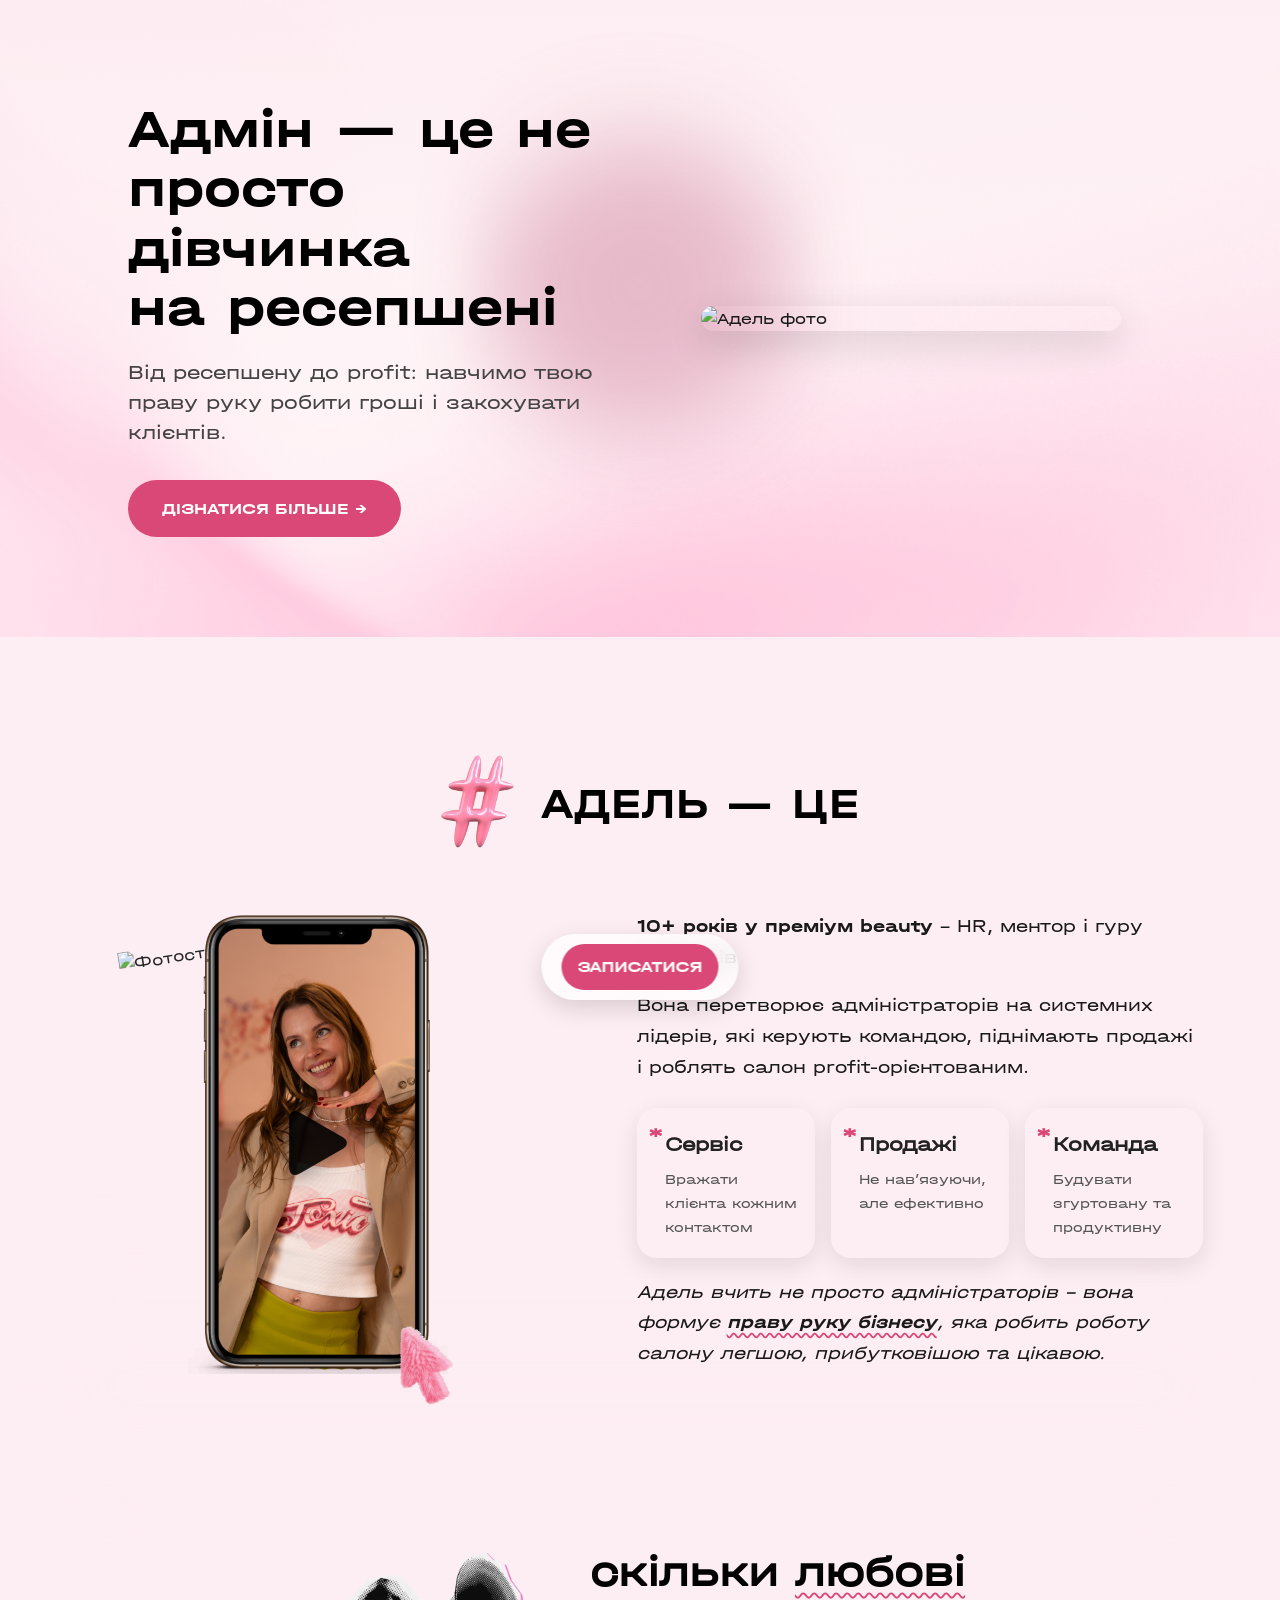
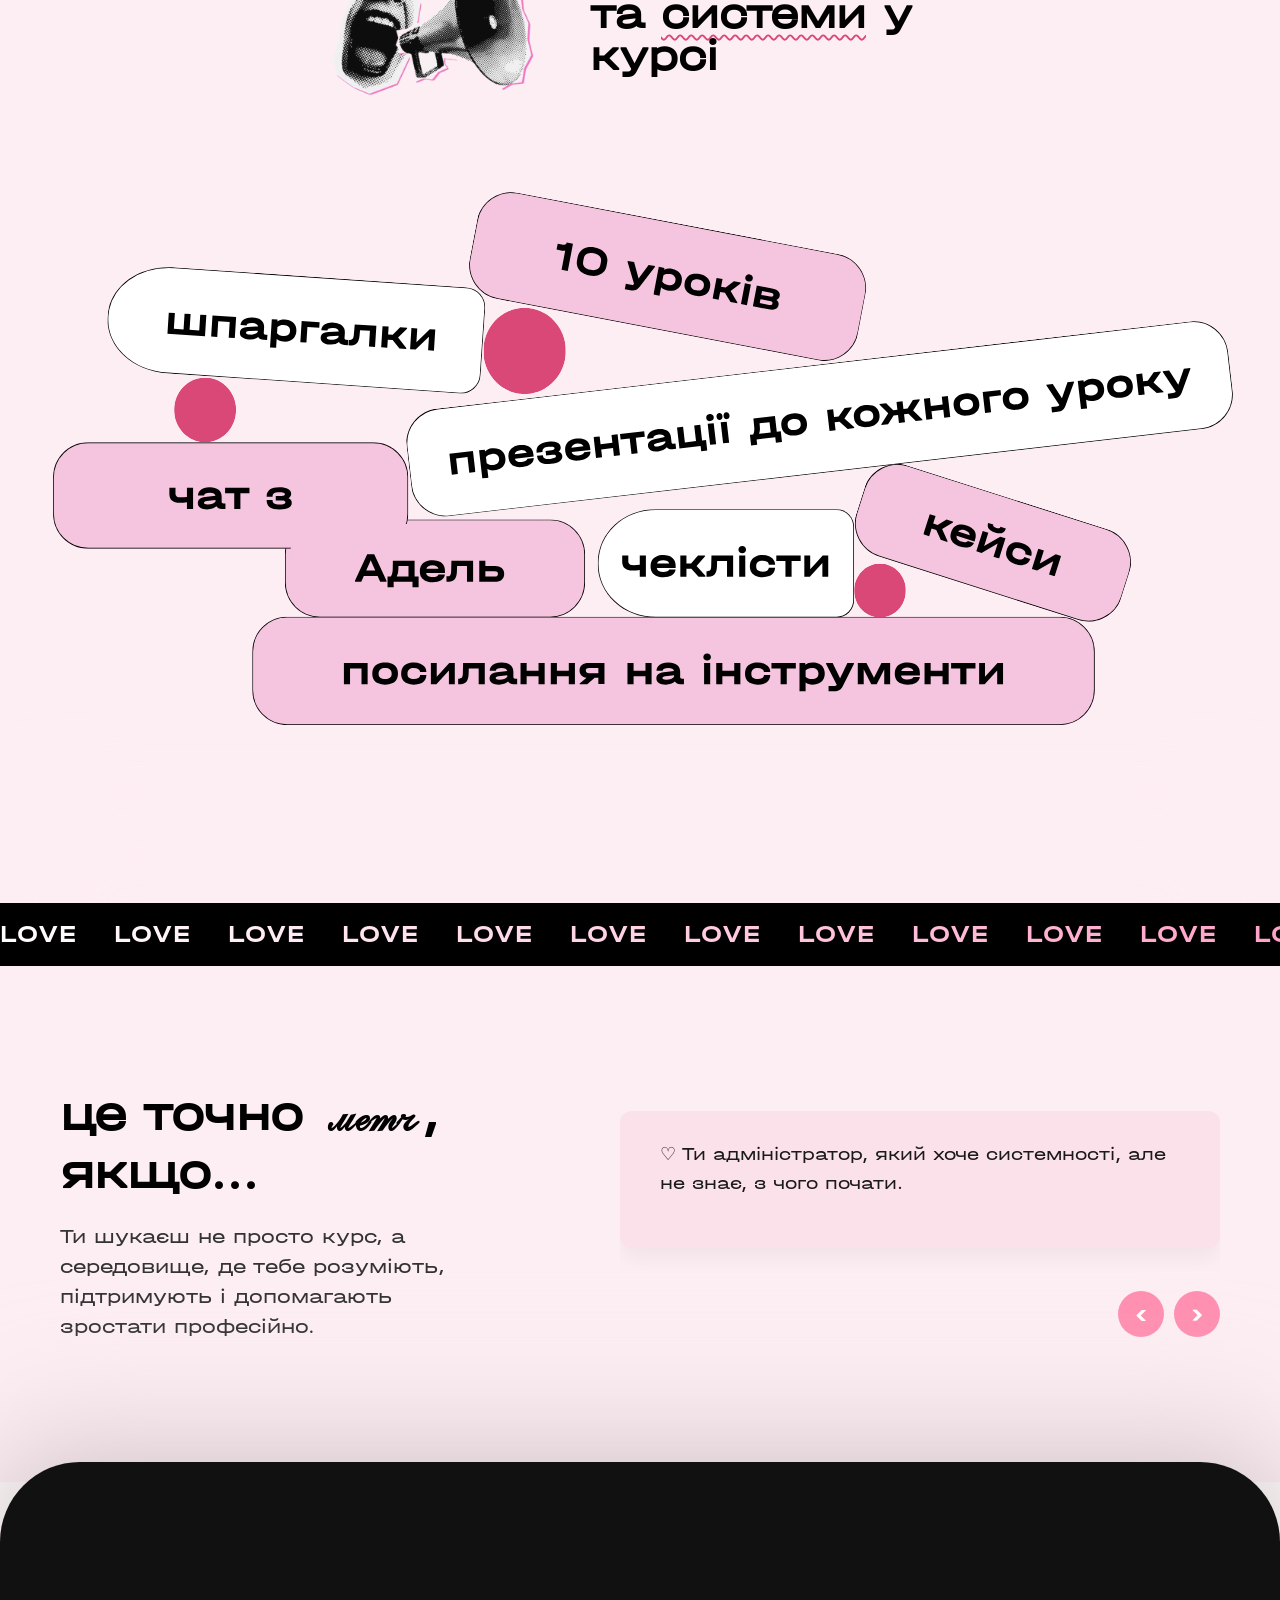
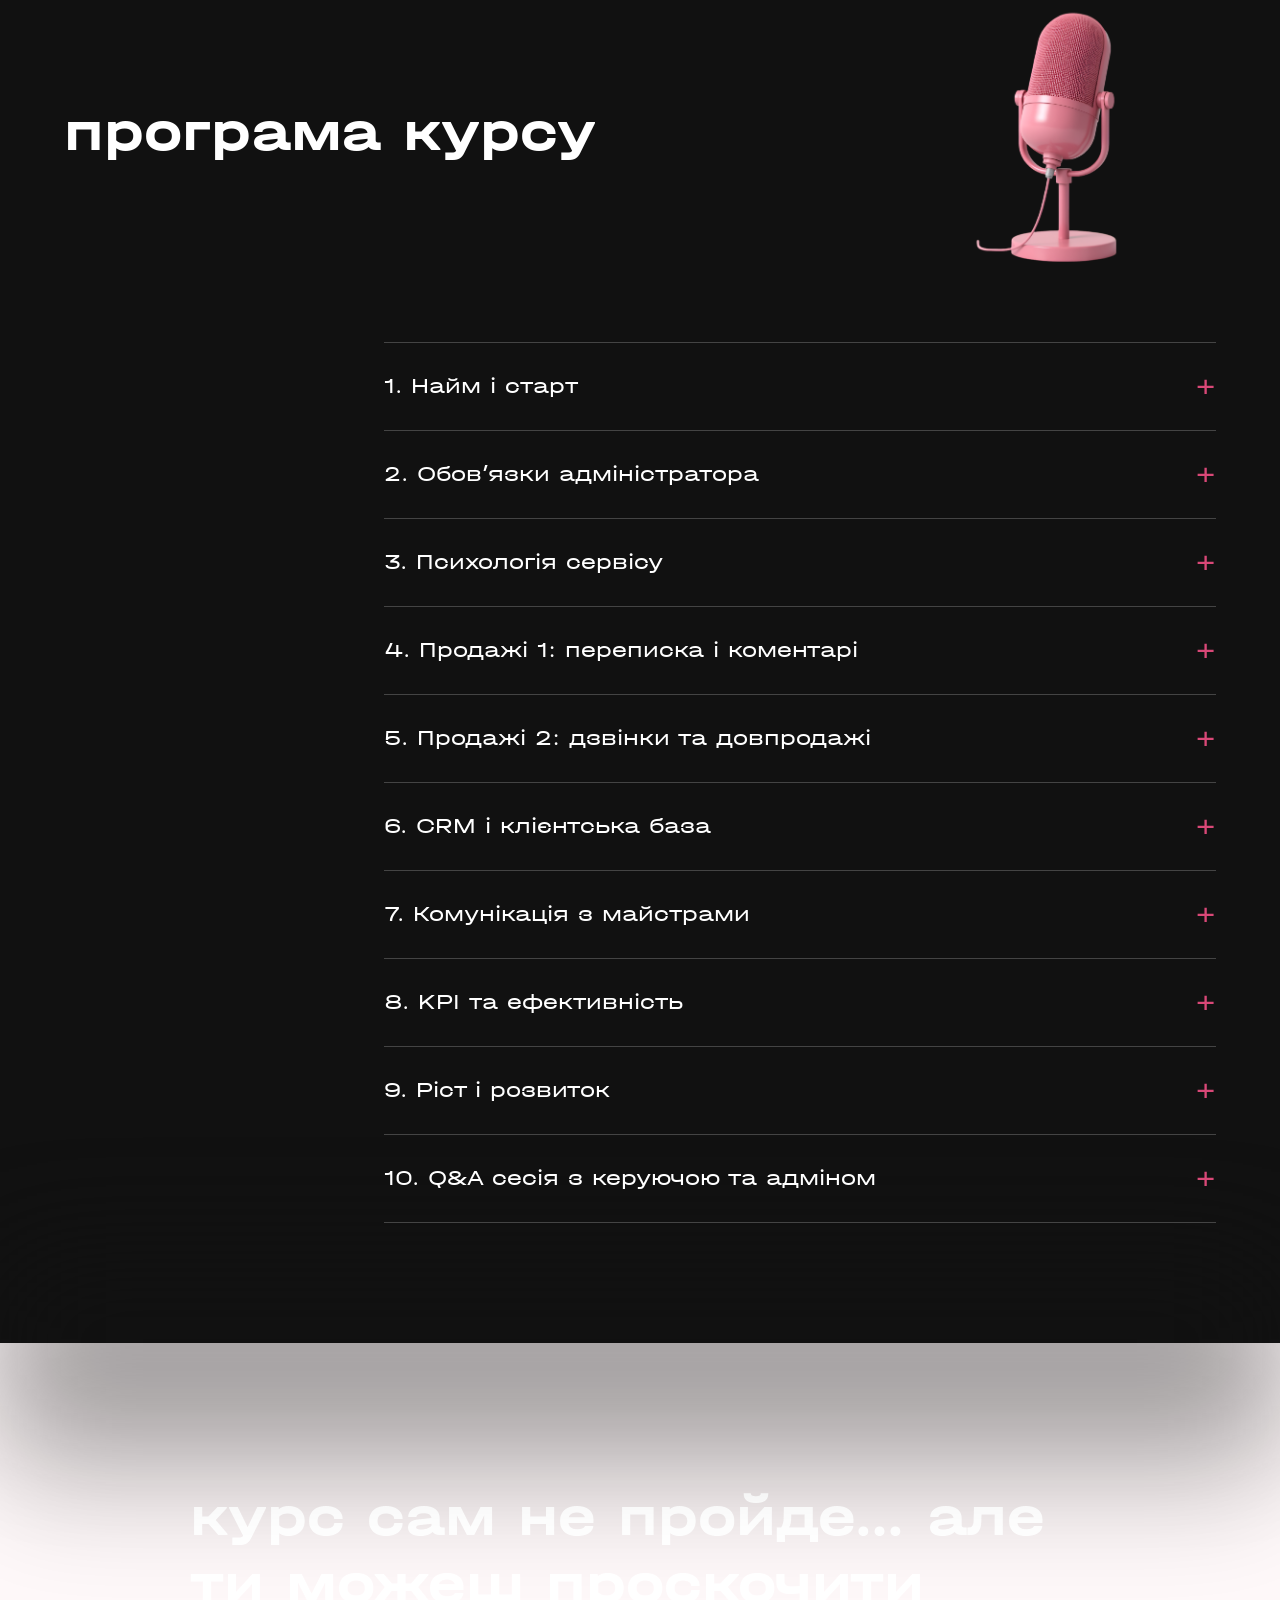
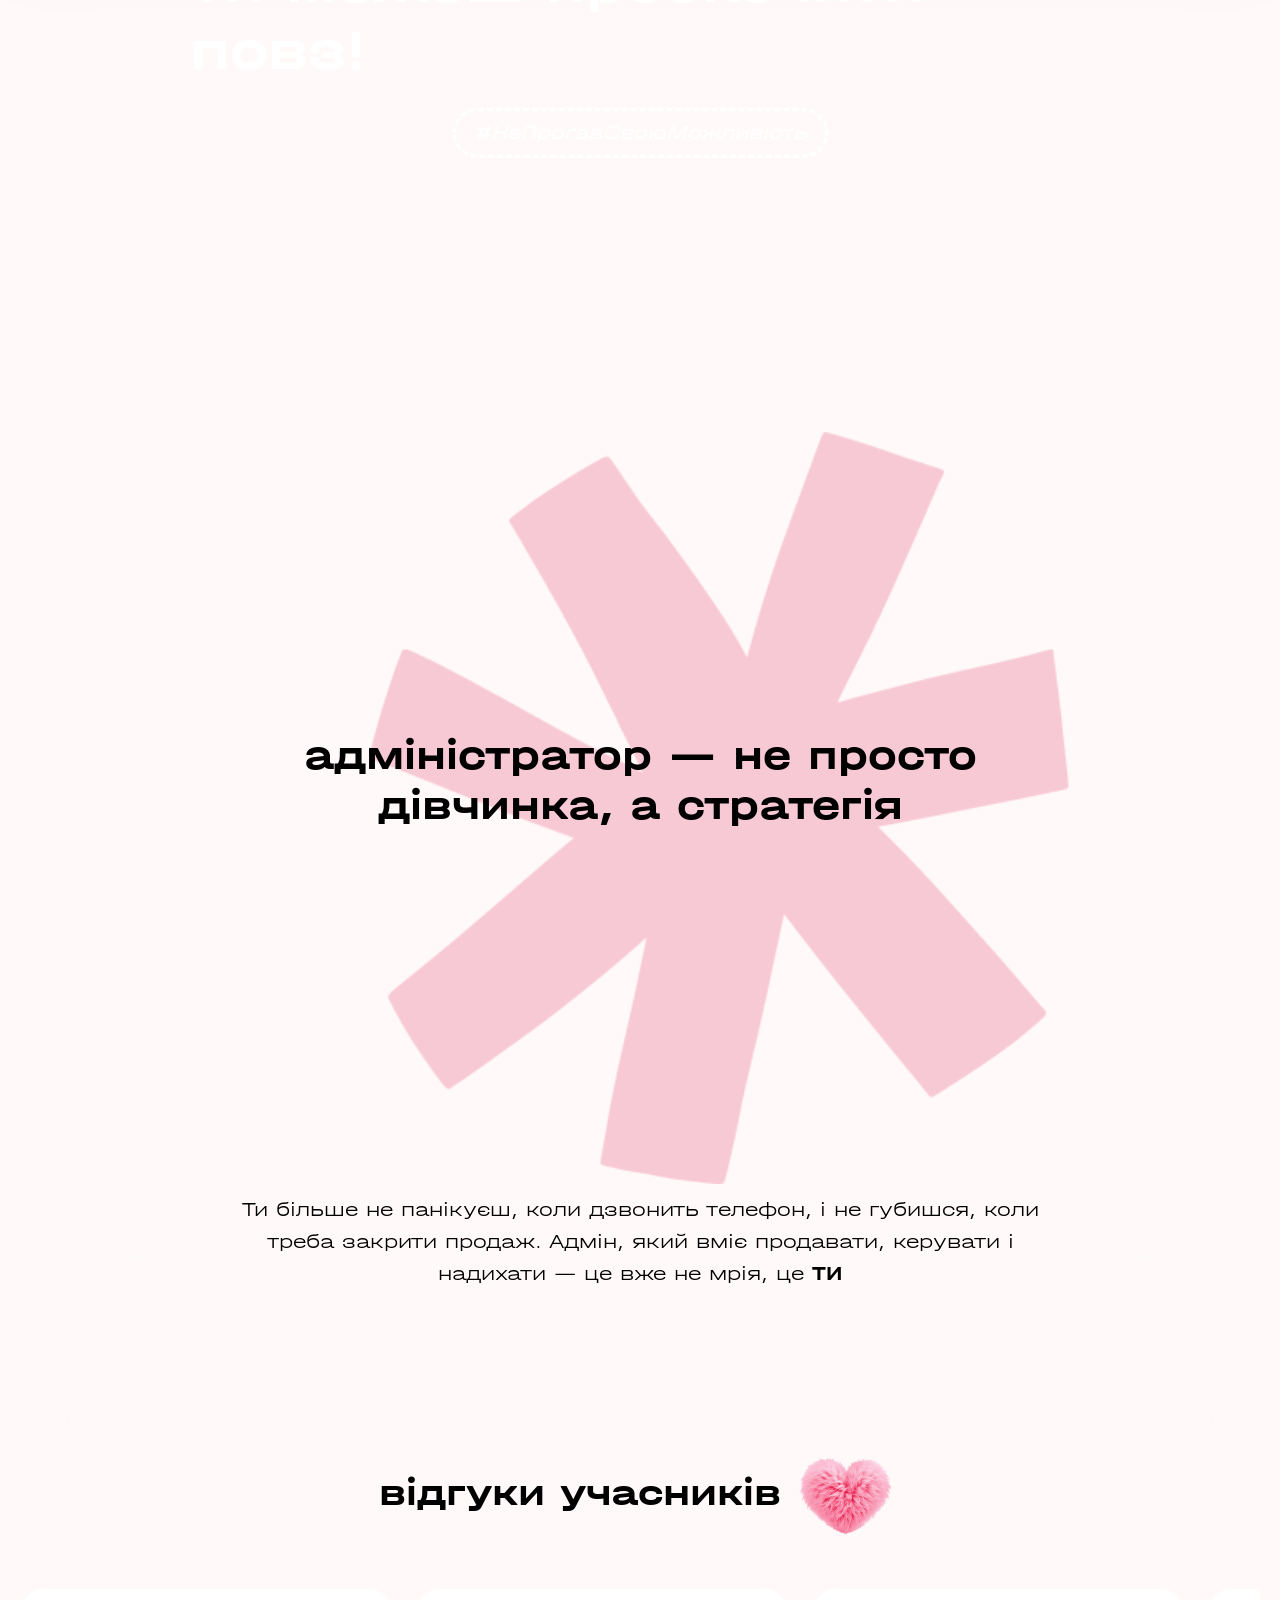
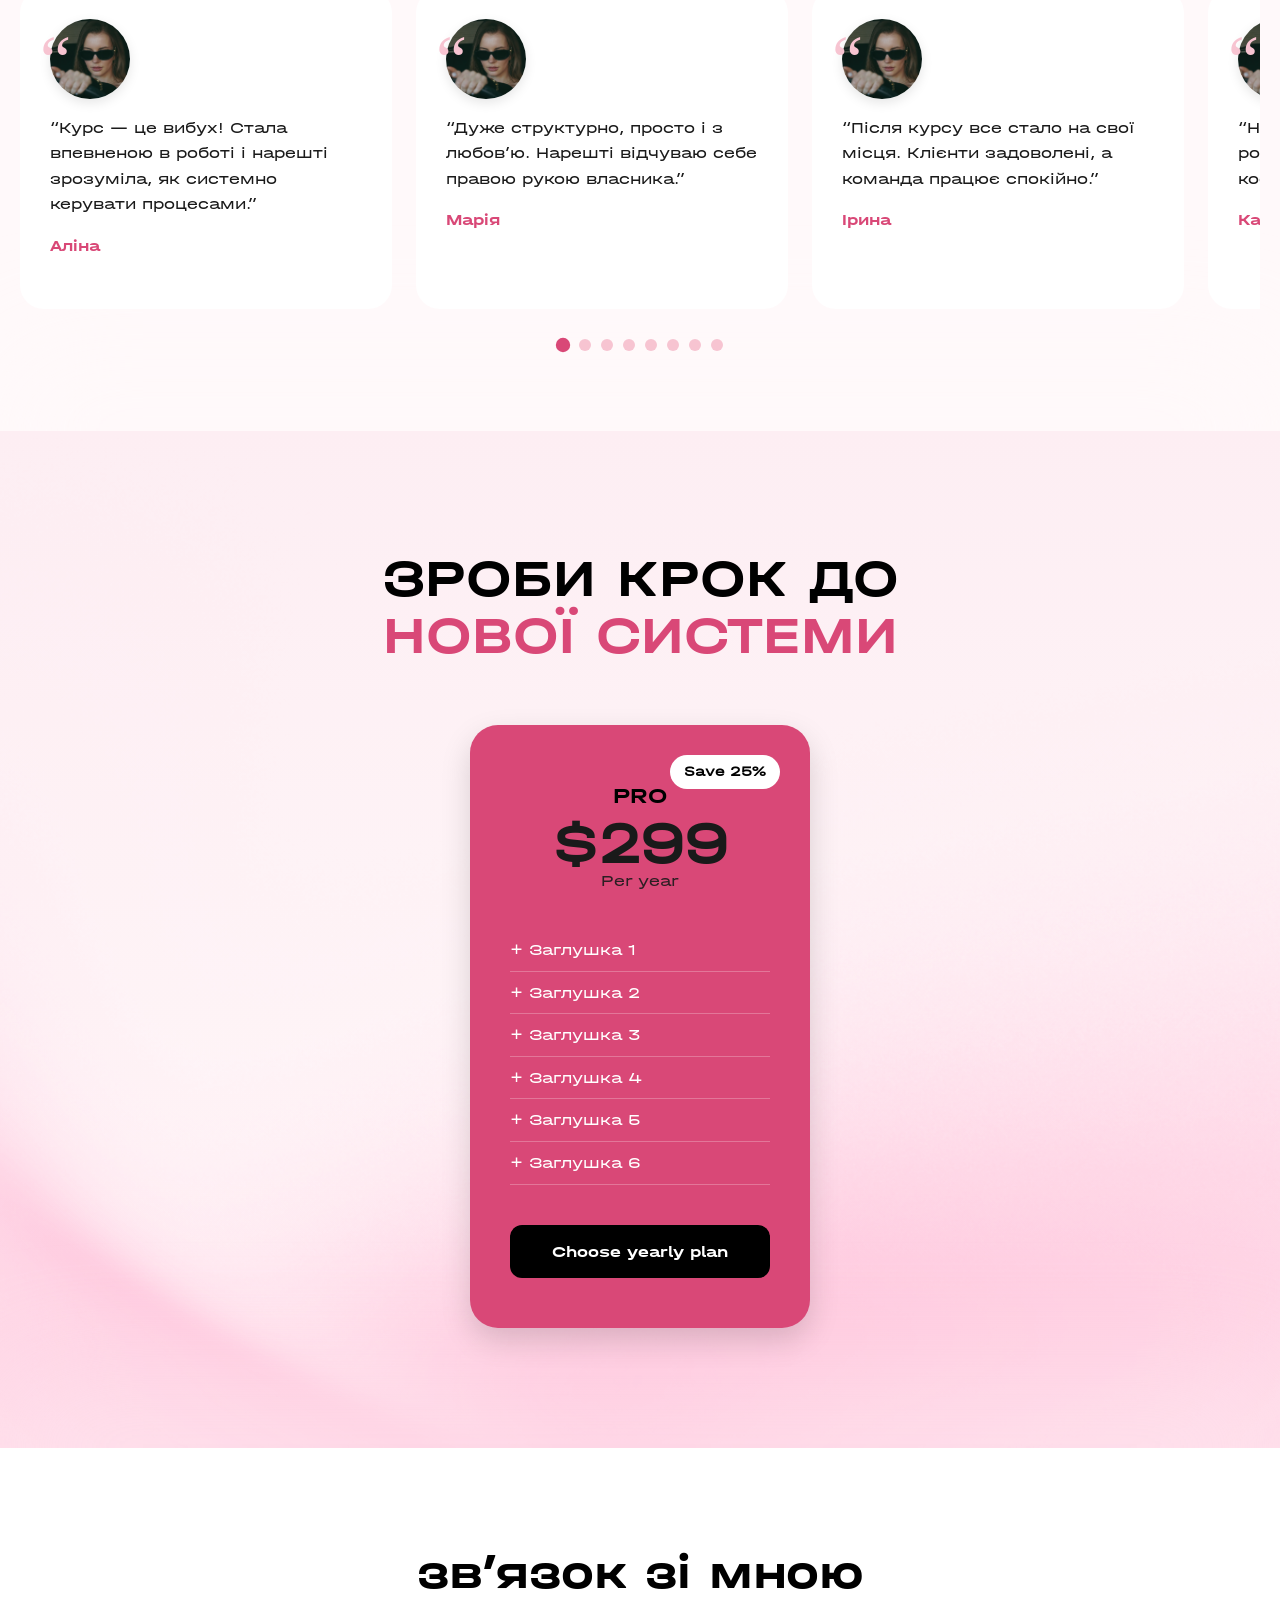
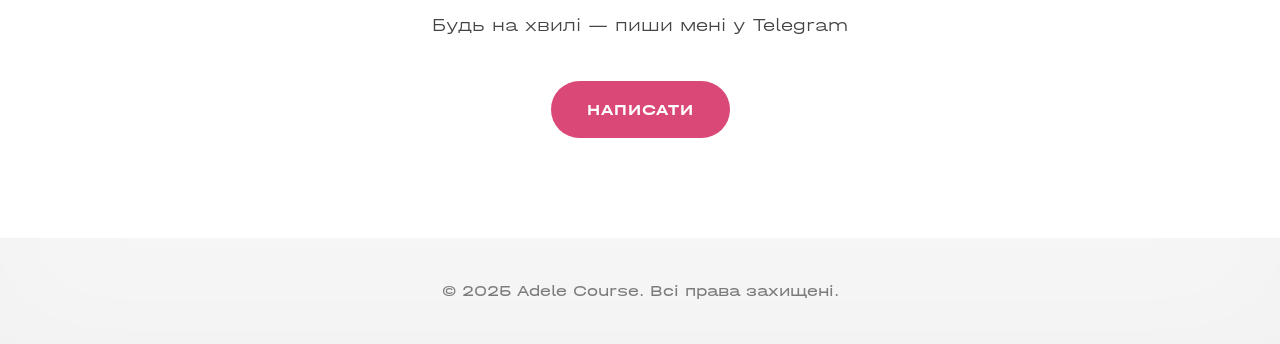
==== commit 5ab22c52: "Оновлення сайту після редизайну" ====
--- a/index.HTML
+++ b/index.HTML
@@ -4,6 +4,7 @@
   <meta charset="utf-8" />
   <meta name="viewport" content="width=device-width,initial-scale=1" />
   <title>Адмін - це не просто дівчинка на ресепшені</title>
+  <link rel="icon" type="image/png" href="favicon.png">
   <meta name="description" content="Адмін - це не просто дівчинка на ресепшені" />
   <style>
    /* ============================
@@ -393,37 +394,113 @@
 
 
     /* HERO */
-    .hero {
-  background:  url('IMG_7590.png') center/cover no-repeat;
-  min-height: 90vh; /* базова висота для великих екранів */
+.hero-modern {
+  position: relative;
+  background: #fff;
+  overflow: hidden;
+  padding: 100px 10%;
+  display: flex;
+  justify-content: center;
+  align-items: center;
+}
+
+.hero-modern::after {
+  content: "";
+  position: absolute;
+  bottom: 100px;
+  left: 50%;
+  transform: translateX(-50%);
+  width: 900px;
+  height: 500px;
+  background: url("pink_pic.png") center/contain no-repeat;
+  opacity: 0.9;
+  z-index: 0;
+  filter: blur(25px);
+}
+
+.hero-container {
   display: flex;
   align-items: center;
-  justify-content: flex-start;
-  padding-left: 80px;
-  color: white;
-  position: relative;
-}
-
-.hero::after {
-  content:"";
-  position:absolute;
-  inset:0;
-  background: rgba(0,0,0,0.4);
-}
-
-.hero-content {
-  position: relative;
-  max-width: 600px;
-  z-index: 2;
-}
-
-/* Спеціальне форматування для слова "Адмін" */
-.hero h1 {
+  justify-content: space-between;
+  gap: 60px;
+  max-width: 1200px;
+  width: 100%;
+  position: relative;
+  z-index: 1;
+}
+
+.hero-text {
+  flex: 1;
   font-family: 'Halvar Breit Rg', sans-serif;
-  font-size: 52px;
-  color: white;
+}
+
+.hero-text h1 {
+  font-family: 'Halvar Breit Bd', sans-serif;
+  font-size: 54px;
+  color: #000;
   line-height: 1.1;
-}
+  margin-bottom: 20px;
+}
+
+.hero-sub {
+  color: #444;
+  font-size: 20px;
+  margin-bottom: 32px;
+  max-width: 480px;
+  line-height: 1.5;
+}
+
+.hero-btn {
+  background: #d94877;
+  color: #fff;
+  font-family: 'Halvar Breit Bd', sans-serif;
+  text-transform: uppercase;
+  padding: 16px 34px;
+  border-radius: 40px;
+  text-decoration: none;
+  transition: 0.3s;
+  display: inline-block;
+}
+
+.hero-btn:hover {
+  background: #000;
+}
+
+.hero-photo {
+  flex: 1;
+  display: flex;
+  justify-content: center;
+}
+
+.hero-photo img {
+  width: 100%;
+  max-width: 420px;
+  border-radius: 20px;
+  box-shadow: 0 12px 36px rgba(0,0,0,0.15);
+}
+
+/* адаптив */
+@media (max-width: 900px) {
+  .hero-container {
+    flex-direction: column-reverse;
+   
+    text-align: center;
+  }
+  .hero-text h1 {
+    font-size: 38px;
+  }
+  .hero-sub {
+    font-size: 18px;
+    margin: 16px auto 28px;
+  }
+  .hero-photo img {
+    max-width: 320px;
+  }
+  .hero-modern::after {
+    bottom: 30%;
+  }
+}
+
 
 
 /* ============================
@@ -437,98 +514,6 @@
 }
 
 
-
-
-.hero h2 {
-  color: #fdfdfd;
-  margin: 20px 0;
-}
-
-.hero-btn {
-  display: inline-block;
-  padding: 18px 36px;
-  background: rgba(255,255,255,0.15);
-  backdrop-filter: blur(10px);
-  border-radius: 16px;
-  color: white;
-  font-weight: 600;
-  font-size: 18px;
-  text-align: center;
-  text-decoration: none;
-  box-shadow: 0 8px 24px rgba(0,0,0,0.2);
-  transition: all 0.3s ease;
-  z-index: 2;
-}
-
-/* Адаптивність */
-@media (max-width: 1024px) {
-  .hero {
-    padding-left: 50px;
-  }
-  .hero h1 {
-    font-size: 44px;
-  }
-  .hero-btn {
-    font-size: 16px;
-    padding: 16px 32px;
-  }
-}
-
-@media (max-width: 768px) {
-  .hero {
-    flex-direction: column;
-    justify-content: center;
-    padding: 60px 20px;
-    text-align: center;
-    min-height: 80vh;
-  }
-  .hero h1 {
-    font-size: 36px;
-        text-align: left;
-  }
-  .hero h2 {
-    font-size: 20px;
-    text-align: left;
-  }
-  .hero-btn {
-    margin-top: 20px;
-    font-size: 16px;
-    padding: 14px 28px;
-
-  }
-}
-
-@media (max-width: 480px) {
-  .hero h1 {
-    font-size: 28px;
-  }
-  .hero h2 {
-    font-size: 18px;
-  }
-  .hero-btn {
-    padding: 12px 24px;
-        margin-top: 20px;
-  }
-.hero-content {
-  background: rgba(0, 0, 0, 0.25);
-  padding: 14px 20px;
-  border-radius: 12px;
-}
-
-.hero-text {
-  color: #fff;
-  text-shadow: 0 2px 10px rgba(0,0,0,0.6);
-}
-
-
-
-
-
-
-
-
-
-}
 
 /* ============================
    СЕКЦІЯ АДЕЛЬ (стабільна версія)
@@ -822,14 +807,14 @@
 
 .stats-header {
   max-width: 700px;
-  margin: 0 auto 60px;
+  margin: 0 auto 0px;
 }
 
 .stats-header h2 {
   font-family: "Halvar Breit Rg", cursive;
   font-size: 42px;
   color: var(--black);
-  margin-bottom: 16px;
+
 }
 /* зображення зліва від заголовка */
 .stats-header.with-image {
@@ -1004,123 +989,20 @@
   .stats-header p{font-size:18px;}
 }
 
-
-/* ========= BASE ========= */
-.bubble-layer {
-  position: relative;
+.stats-svg-wrapper {
   width: 100%;
-  max-width: 1100px;
-  height: 520px;
-  margin: 0 auto 80px;
-  border-radius: 60px;
-  overflow: hidden;
-}
-
-/* 💭 Кулі */
-.circle {
-  position: absolute;
-  border-radius: 50%;
-  background: #c46aa1;
-  opacity: 0.3;
-  z-index: 1;
-
-}
-
-/* 💬 Теги */
-.tag {
-  position: absolute;
-  display: inline-block;
-  padding: 18px 42px;
-  border-radius: 999px;
-  font-family: 'Halvar Breit Rg', sans-serif;
-  font-size: 26px;
-  font-weight: 600;
-  box-shadow: 0 6px 20px rgba(0,0,0,0.08);
-  z-index: 2;
-  white-space: nowrap;
-
-}
-.tag.pink { background: #f7c4d1; color: #000; }
-.tag.white { background: #fff; border: 3px solid #f7c4d1; color: #000; }
-
-
-/* ========= 💻 DESKTOP (>1200px) ========= */
-@media (min-width: 1200px) {
-  /* Кулі */
-  .c1 { top: 25.5%; left: 20%; width: 40px; height: 40px; }
-  .c2 { top: 19%; left: 43%; width: 50px; height: 50px; }
-  .c3 { top: 55%; left: 59.8%; width: 36px; height: 36px; }
-
-  /* Теги */
-  .t1 { top: 7%;  left: 40%; transform: rotate(13deg); }
-  .t2 { top: 12%; left: 19%; transform: rotate(7deg); }
-  .t3 { top: 26%; left: 34%; transform: rotate(-7deg); }
-  .t4 { top: 45%; left: 60%; transform: rotate(19deg); }
-  .t5 { top: 32.8%; left: 14%; transform: rotate(2deg); }
-  .t6 { top: 47%; left: 24%; transform: rotate(0deg); }
-  .t7 { top: 46%; left: 44%; transform: rotate(0deg); }
-  .t8 { top: 62%; left: 26%; transform: rotate(0deg); }
-}
-
-/* ========= 🧩 LAPTOP / TABLET (≤1024px) ========= */
-@media (max-width: 1024px) {
-  .bubble-layer { height: 460px; }
-  .tag { font-size: 22px; padding: 14px 34px; }
-
-  .c1 { top: 28%; left: 22%; width: 36px; height: 36px; }
-  .c2 { top: 20%; left: 45%; width: 44px; height: 44px; }
-  .c3 { top: 58%; left: 63%; width: 32px; height: 32px; }
-
-  .t1 { top: 10%; left: 32%; transform: rotate(8deg); }
-  .t2 { top: 14%; left: 8%;  transform: rotate(3deg); }
-  .t3 { top: 27%; left: 28%; transform: rotate(-4deg); }
-  .t4 { top: 44%; left: 53%; transform: rotate(12deg); }
-  .t5 { top: 31%; left: 10%; transform: rotate(0deg); }
-  .t6 { top: 48%; left: 20%; transform: rotate(0deg); }
-  .t7 { top: 52%; left: 38%; transform: rotate(0deg); }
-  .t8 { top: 64%; left: 18%; transform: rotate(0deg); }
-}
-
-/* ========= 📱 TABLET SMALL (≤768px) ========= */
-@media (max-width: 768px) {
-  .bubble-layer { height: 420px; }
-  .tag { font-size: 18px; padding: 10px 26px; }
-
-  .c1 { top: 24%; left: 18%; width: 30px; height: 30px; }
-  .c2 { top: 18%; left: 40%; width: 38px; height: 38px; }
-  .c3 { top: 60%; left: 56%; width: 28px; height: 28px; }
-
-  .t1 { top: 8%;  left: 20%; transform: rotate(5deg); }
-  .t2 { top: 15%; left: 4%;  transform: rotate(2deg); }
-  .t3 { top: 26%; left: 28%; transform: rotate(-2deg); }
-  .t4 { top: 46%; left: 50%; transform: rotate(5deg); }
-  .t5 { top: 34%; left: 10%; transform: rotate(0deg); }
-  .t6 { top: 52%; left: 18%; transform: rotate(0deg); }
-  .t7 { top: 58%; left: 36%; transform: rotate(0deg); }
-  .t8 { top: 66%; left: 22%; transform: rotate(0deg); }
-}
-
-/* ========= 📞 MOBILE (≤480px) ========= */
-@media (max-width: 480px) {
-  .bubble-layer { height: 360px; }
-  .tag { font-size: 15px; padding: 8px 18px; white-space: normal; text-align: center; }
-
-  .c1 { top: 25%; left: 18%; width: 24px; height: 24px; }
-  .c2 { top: 15%; left: 38%; width: 30px; height: 30px; }
-  .c3 { top: 62%; left: 58%; width: 24px; height: 24px; }
-
-  .t1 { top: 5%;  left: 4%;  transform: rotate(0deg); }
-  .t2 { top: 12%; left: 2%;  transform: rotate(0deg); }
-  .t3 { top: 25%; left: 20%; transform: rotate(0deg); }
-  .t4 { top: 43%; left: 45%; transform: rotate(0deg); }
-  .t5 { top: 32%; left: 4%;  transform: rotate(0deg); }
-  .t6 { top: 50%; left: 8%;  transform: rotate(0deg); }
-  .t7 { top: 56%; left: 28%; transform: rotate(0deg); }
-  .t8 { top: 65%; left: 10%; transform: rotate(0deg); }
-}
-
-
-
+  display: flex;
+  justify-content: center;
+  align-items: center;
+  margin-top: -5%;
+}
+
+.stats-svg {
+  width: 100%;
+  height: auto;
+  max-width: 1200px;
+  display: block;
+}
 
 
 /* Бігаюча стрічка LOVE LOVE LOVE */
@@ -1782,194 +1664,130 @@
 
 
 
-    /* PRICE */
-
-
+    /* === ВИПРАВЛЕННЯ РОЗТАШУВАННЯ ПРАЙС-БЛОКУ === */
 .price-section {
-  background: #fff9fa;
-  
-  padding: 10px 20px;
+  background: linear-gradient(180deg,#fdeef3 0%,#fff9fa 100%);
   text-align: center;
-}
-/* ============================
-   ЗАГОЛОВОК "ЗРОБИ КРОК"
-============================ */
-.title-step {
-  display: flex;
-  justify-content: space-between;
-  align-items: flex-end;
-  gap: 10px;
-  max-width: 900px;
-  margin: 0 auto 40px;
+  padding: 120px 20px;
+}
+
+.price-title {
+  font-family: 'Halvar Breit Bd', sans-serif;
+  font-size: 52px;
   text-transform: uppercase;
-  font-family: 'Halvar Breit Bd', sans-serif;
+  margin-bottom: 60px;
+  line-height: 1.1;
+}
+
+.price-title .accent {
+  color: var(--pink);
+}
+
+.price-card {
+  position: relative;
+  background: var(--pink);
+  color: #fff;
+  border-radius: 28px;
+  padding: 60px 40px 50px;
+  width: 340px;
+  margin: 0 auto;
+  text-align: left;
+  box-shadow: 0 12px 30px rgba(0,0,0,0.15);
+}
+
+.price-header {
+  text-align: center;
+  margin-bottom: 40px;
+}
+
+.price-header h3 {
+  font-size: 22px;
+  margin-bottom: 10px;
+  text-transform: uppercase;
+}
+
+.price-amount {
+  font-size: 56px;
+  font-weight: 700;
   line-height: 1;
 }
 
-.step-left {
-  font-size: 64px;
+.price-amount span {
+  display: block;
+  font-size: 16px;
+  font-weight: 400;
+  opacity: .9;
+}
+
+.save-badge {
+  position: absolute;
+  top: 30px;
+  right: 30px;
+  background: #fff;
   color: #000;
-  text-align: left;
-}
-
-.step-right {
-  font-size: 64px;
-  color: #d94877;
-  text-align: right;
-}
-
-/* ефект для мобільних */
+  padding: 6px 14px;
+  border-radius: 20px;
+  font-weight: 600;
+  font-size: 14px;
+}
+
+.features {
+  list-style: none;
+  padding: 0;
+  margin: 0 0 40px;
+}
+
+.features li {
+  font-size: 16px;
+  padding: 8px 0;
+  border-bottom: 1px solid rgba(255,255,255,0.25);
+}
+
+.price-btn {
+  display: block;
+  background: #000;
+  color: #fff;
+  text-align: center;
+  padding: 14px 0;
+  border-radius: 12px;
+  font-weight: 700;
+  transition: background .3s;
+}
+
+.price-btn:hover {
+  background: var(--bg);
+  color: #000;
+}
+
+/* Адаптив */
 @media (max-width: 768px) {
-  .title-step {
-    flex-direction: column;
-    align-items: flex-end;
-    text-align: right;
-  }
-  .step-left, .step-right {
-
-    line-height: 1.1;
-  }
-  .step-left {
-    color: #000;
-    align-self: flex-start;
-        font-size: 40px;
-  }
-  .step-right {
-    color: #d94877;
-        font-size: 27px;
-  }
-}
-/* ====== ІЗОЛЯЦІЯ SNIP1404 ====== */
-.snip1404.isolate * {
-  all: unset;
-  display: revert;
-  box-sizing: border-box;
-  font-family: 'Halvar Breit Rg', Arial, sans-serif;
-}
-.snip1404.isolate {
-  all: revert;
-  font-family: 'Halvar Breit Rg', Arial, sans-serif;
-  color: #ffffff;
-  text-align: left;
-  font-size: 16px;
-  max-width: 400px;
-  margin: 60px auto;
-}
-.snip1404.isolate .plan {
-  position: relative;
-  overflow: hidden;
-  border: 3px solid #d94877;
-  box-shadow: 0 0 5px rgba(0, 0, 0, 0.3);
-  background-color: #f7c4d1;
-  border-radius: 8px;
-  transition: all 0.25s ease-out;
-}
-.snip1404.isolate header {
-  background-color: #f7c4d1;
-  color: #ffffff;
-}
-.snip1404.isolate .plan-title {
-  background-color: rgba(217, 72, 118, 0.582);
-  margin: 0;
-  padding: 20px 20px 0;
-  text-transform: uppercase;
-  letter-spacing: 4px;
-  font-size: 18px;
-  position: relative;
-}
-.snip1404.isolate .plan-title:after {
-  content: '';
-  position: absolute;
-  top: 100%;
-  left: 0;
-  width: 0;
-  height: 0;
-  border-style: solid;
-  border-width: 40px 300px 0 0;
-  border-color: rgba(217, 72, 118, 0.582) transparent transparent;
-}
-.snip1404.isolate .plan-cost {
-  padding: 40px 20px 10px;
-  text-align: right;
-}
-.snip1404.isolate .plan-price {
-  font-weight: 600;
-  font-size: 3em;
-}
-.snip1404.isolate .plan-type {
-  opacity: 0.8;
-  font-size: 0.7em;
-  text-transform: uppercase;
-}
-.snip1404.isolate .plan-features {
-  padding: 0 0 20px;
-  margin: 0;
-  list-style: none;
-}
-.snip1404.isolate .plan-features li {
-  padding: 8px 5%;
-  font-size: 16px;
-}
-.snip1404.isolate .plan-features i {
-  margin-right: 8px;
-  color: rgba(0, 0, 0, 0.5);
-}
-.snip1404.isolate .plan-select {
-  border-top: 1px solid rgba(0, 0, 0, 0.2);
-  padding: 20px;
-  text-align: center;
-}
-.snip1404.isolate .plan-select a {
-  background-color: #d94877;
-  color: #ffffff;
-  text-decoration: none;
-  padding: 12px 20px;
-  font-size: 0.75em;
-  font-weight: 600;
-  border-radius: 20px;
-  text-transform: uppercase;
-  letter-spacing: 4px;
-  display: inline-block;
-}
-.snip1404.isolate .plan-select a:hover {
-  background-color: #f7c4d1;
-}
-.snip1404.isolate .plan:hover {
-  margin-top: -10px;
-  border-color: #d8215b;
-  box-shadow: 0 0 25px rgba(0, 0, 0, 0.4);
-  cursor: pointer;
-}
-/* ============================
-   ДЕКОРАТИВНІ ЕЛІПСИ ДЛЯ ПРАЙСУ
-============================ */
-.price-decor {
-  position: absolute;
-  top: 50%;
-  width: 980px;
-  height: auto;
-  opacity: 0.5;
-  transform: translateY(-50%);
-  pointer-events: none;
-  z-index: 0;
-}
-
-.decor-left {
-  left: -180px;
-}
-
-.decor-right {
-  right: -180px;
-  transform: translateY(-50%) scaleX(-1); /* дзеркально */
-}
-
-/* вимикаємо на мобільних */
-@media (max-width: 768px) {
-  .price-decor {
-    display: none;
-  }
-}
-
+  .price-title {
+    font-size: 34px;
+    margin-bottom: 40px;
+  }
+  .price-card {
+    width: 90%;
+    padding: 50px 24px;
+  }
+}
+
+/* 🎨 фон PNG для секції прайс тільки на десктопі */
+@media (min-width: 1025px) {
+  .price-section,
+  .hero-modern {
+    background: 
+      linear-gradient(180deg, #fdeef3 0%, #fff9fa 100%), /* твій основний градієнт */
+      url('Group.png') center/cover no-repeat; /* 👉 сюди встав свій PNG */
+    background-blend-mode: soft-light; /* робить ніжно, без різких переходів */
+  }
+}
+
+.hero-modern {
+    background: 
+      linear-gradient(180deg, #fdeef3 0%, #fff9fa 100%), /* твій основний градієнт */
+      url('Group.png') center/cover no-repeat; /* 👉 сюди встав свій PNG */
+    background-blend-mode: soft-light; /* робить ніжно, без різких переходів */
+  }
 
     /* CONTACT */
 /* ============================
@@ -2016,7 +1834,7 @@
 }
 
 .telegram-btn:hover {
-  background: #4B6137;
+  background: var(--light-pink);
   transform: translateY(-3px);
 }
 
@@ -2093,29 +1911,38 @@
 }
 .play-overlay:hover img { transform: scale(1.1); }
 
+/* 🧩 Safari iOS fix: жирний шрифт у wavy-underline */
+@supports (-webkit-touch-callout: none) {
+  .wavy-underline {
+    font-family: 'Halvar Breit Bd', sans-serif !important;
+    font-weight: 700 !important;
+    -webkit-text-stroke: 0.2px transparent; /* примушує перерендер шрифту */
+  }
+}
+
   
   </style>
 </head>
 <body>
 
 
- <section class="hero">
-  <div class="hero-content">
-    <h1>
-Адмін — це не просто дівчинка на ресепшені
-    </h1>
-
-    <h2>
-  <span class="highlight">
-    Від ресепшену до profit: навчимо твою праву руку робити гроші і закохувати клієнтів.
-  </span>
-</h2>
-
-    <a href="#program" class="hero-btn">
-      Дізнатися більше →
-    </a>
+<section class="hero-modern">
+  <div class="hero-container">
+    <div class="hero-text">
+      <h1>Адмін — це не просто дівчинка<br>на ресепшені</h1>
+      <p class="hero-sub">
+        Від ресепшену до profit: навчимо твою праву руку
+        робити гроші і закохувати клієнтів.
+      </p>
+      <a href="#program" class="hero-btn">Дізнатися більше →</a>
+    </div>
+
+    <div class="hero-photo">
+      <img src="DSC04420.jpg" alt="Адель фото">
+    </div>
   </div>
 </section>
+
 
 
 <section class="adele-slide">
@@ -2190,23 +2017,12 @@
     </h2>
   </div>
 
-  <div class="bubble-layer">
-    <!-- 💭 Кулі -->
-    <div class="circle c1"></div>
-    <div class="circle c2"></div>
-    <div class="circle c3"></div>
-
-    <!-- 💬 Теги -->
-    <div class="tag pink t1">поліграфію</div>
-    <div class="tag white t2">презентації</div>
-    <div class="tag white t3">мобільні й веб інтерфейси</div>
-    <div class="tag pink t4">чеклісти</div>
-    <div class="tag pink t5">рекламні</div>
-    <div class="tag pink t6">креативи</div>
-    <div class="tag white t7">гайди</div>
-    <div class="tag pink t8">упаковку курсів та інтенсивів</div>
+  <!-- твоє готове SVG-зображення -->
+  <div class="stats-svg-wrapper">
+    <img src="stats.svg" alt="Інфографіка курсу" class="stats-svg">
   </div>
 </section>
+
 
 
 
@@ -2584,33 +2400,31 @@
 
 </script>
 
-<section id="signup" class="price-section">
-<div class="title-step">
-  <div class="step-left">зроби крок</div>
-  <div class="step-right">до нової системи</div>
-</div>
-
-  <div class="snip1404 isolate">
-    <div class="plan">
-      <header>
-        <h4 class="plan-title">Starter</h4>
-        <div class="plan-cost">
-          <span class="plan-price">₴4 900</span><span class="plan-type">/курс</span>
-        </div>
-      </header>
-      <ul class="plan-features">
-        <li><i class="ion-checkmark"></i>6 тижнів навчання</li>
-        <li><i class="ion-checkmark"></i>10 модулів з практикою</li>
-        <li><i class="ion-checkmark"></i>Чеклісти, скрипти, шаблони</li>
-        <li><i class="ion-checkmark"></i>Підтримка Адель та команди</li>
-        <li><i class="ion-checkmark"></i>Доступ 6 місяців</li>
-      </ul>
-      <div class="plan-select"><a href="#contact">Записатися</a></div>
+<section class="price-section">
+  <h2 class="price-title">
+    <span>ЗРОБИ КРОК ДО </span><br> <span class="accent">НОВОЇ СИСТЕМИ</span>
+  </h2>
+
+  <div class="price-card">
+    <div class="price-header">
+      <h3>Pro</h3>
+      <p class="price-amount">$299 <span>Per year</span></p>
+      <div class="save-badge">Save 25%</div>
     </div>
-  </div>
-    <img src="Ellipse 6.png" alt="" class="price-decor decor-left">
-  <img src="Ellipse 6.png" alt="" class="price-decor decor-right">
+
+    <ul class="features">
+      <li>+ Заглушка 1</li>
+      <li>+ Заглушка 2</li>
+      <li>+ Заглушка 3</li>
+      <li>+ Заглушка 4</li>
+      <li>+ Заглушка 5</li>
+      <li>+ Заглушка 6</li>
+    </ul>
+
+    <a href="#" class="price-btn">Choose yearly plan</a>
+  </div>
 </section>
+
 
 
 
@@ -2689,41 +2503,42 @@
 <div id="videoModal" class="video-modal">
   <div class="video-content">
     <span class="close-btn">&times;</span>
-    <video id="adeleVideo" controls playsinline>
-      <source src="ADEL.mp4" type="video/mp4">
-      Ваш браузер не підтримує відео тег.
-    </video>
+    <iframe 
+      id="adeleVideo"
+      src=""
+      width="100%"
+      height="360"
+      allow="autoplay; encrypted-media"
+      allowfullscreen
+      frameborder="0">
+    </iframe>
   </div>
 </div>
 
+
+
 <script>
-document.addEventListener('DOMContentLoaded', () => {
   const modal = document.getElementById('videoModal');
-  const video = document.getElementById('adeleVideo');
-  const openBtn = document.querySelector('.adele-photo .play-overlay');
-  const closeBtn = modal.querySelector('.close-btn');
-
-  // відкрити попап і почати відео
+  const openBtn = document.getElementById('openVideo');
+  const closeBtn = document.querySelector('.close-btn');
+  const iframe = document.getElementById('adeleVideo');
+
   openBtn.addEventListener('click', () => {
     modal.style.display = 'flex';
-    video.currentTime = 0;
-    video.muted = false;
-    video.play();
+    iframe.src = "https://drive.google.com/file/d/1ySRo2sS27233sA09XC3P-uZsWV5iJIjd/preview?autoplay=1";
   });
 
-  // закрити
   closeBtn.addEventListener('click', () => {
-    video.pause();
+    iframe.src = "";
     modal.style.display = 'none';
   });
 
   modal.addEventListener('click', (e) => {
     if (e.target === modal) {
-      video.pause();
+      iframe.src = "";
       modal.style.display = 'none';
     }
   });
-});
 </script>
 
 
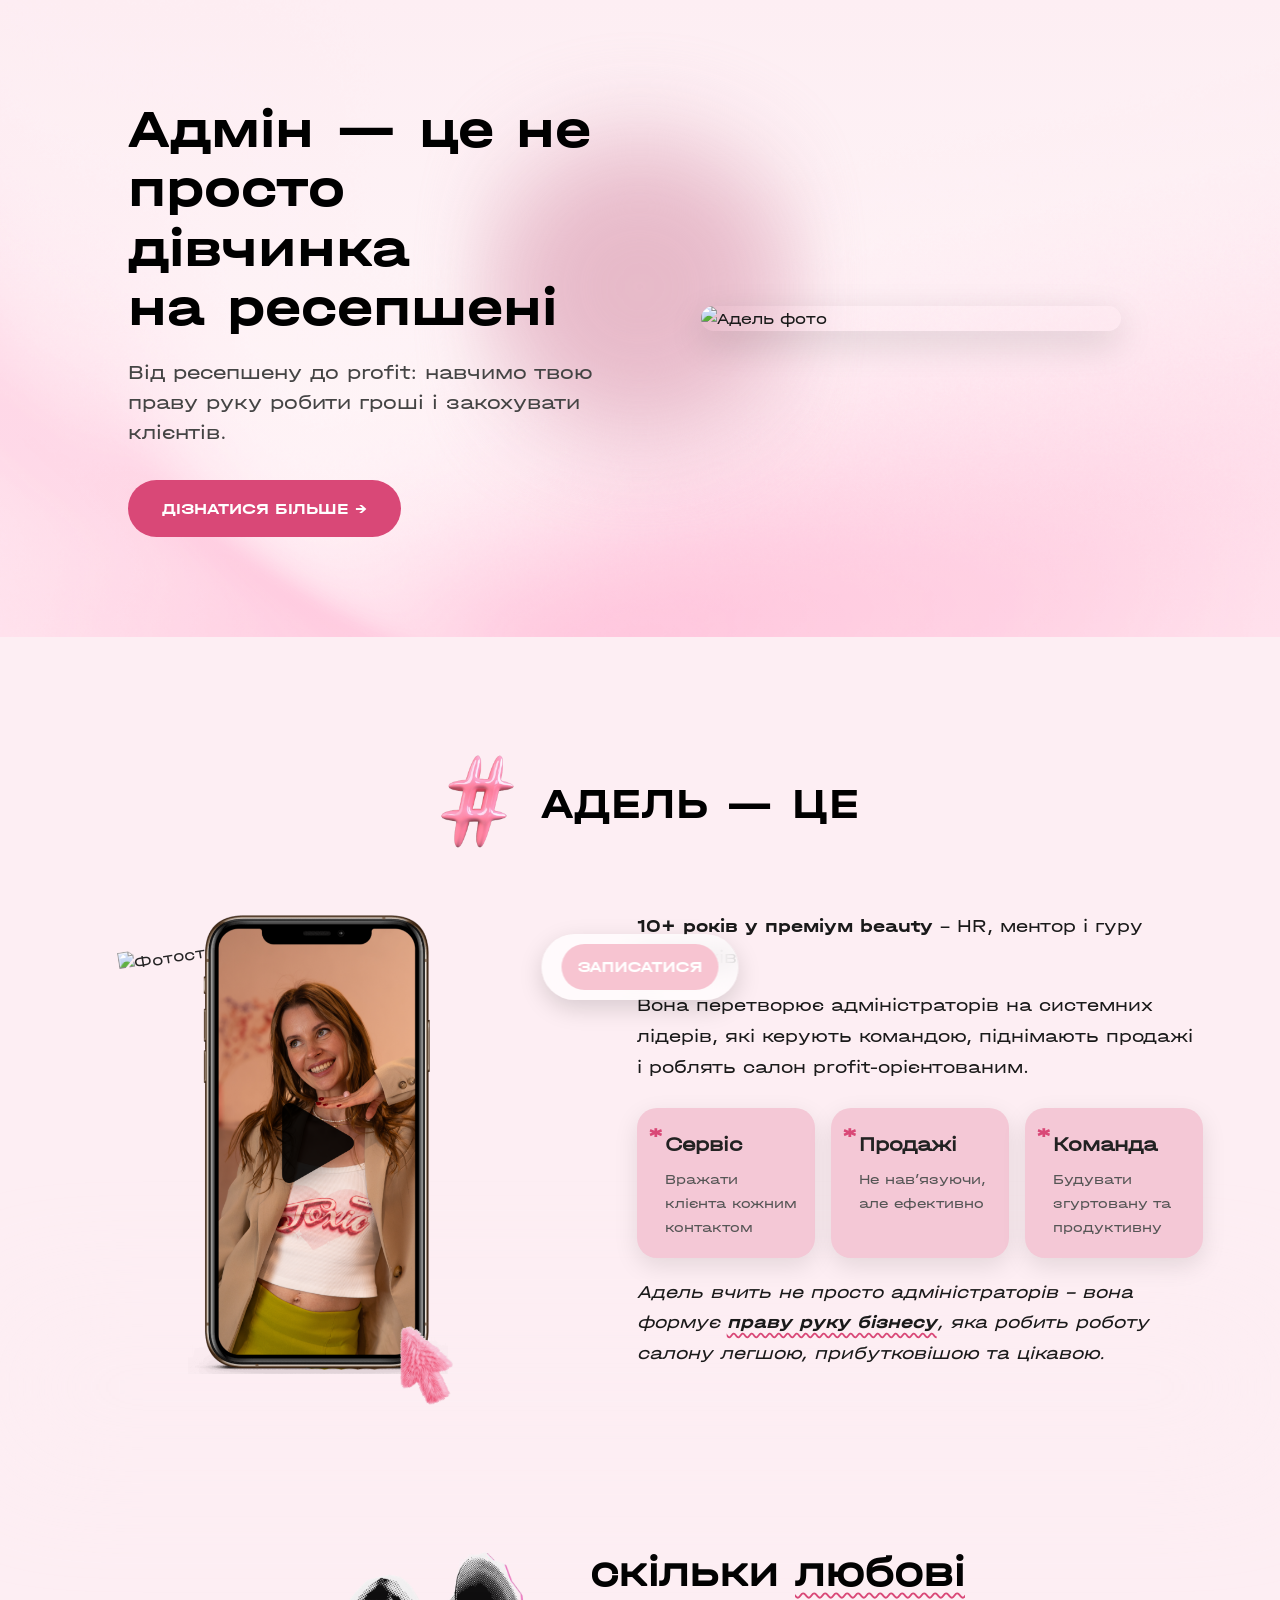
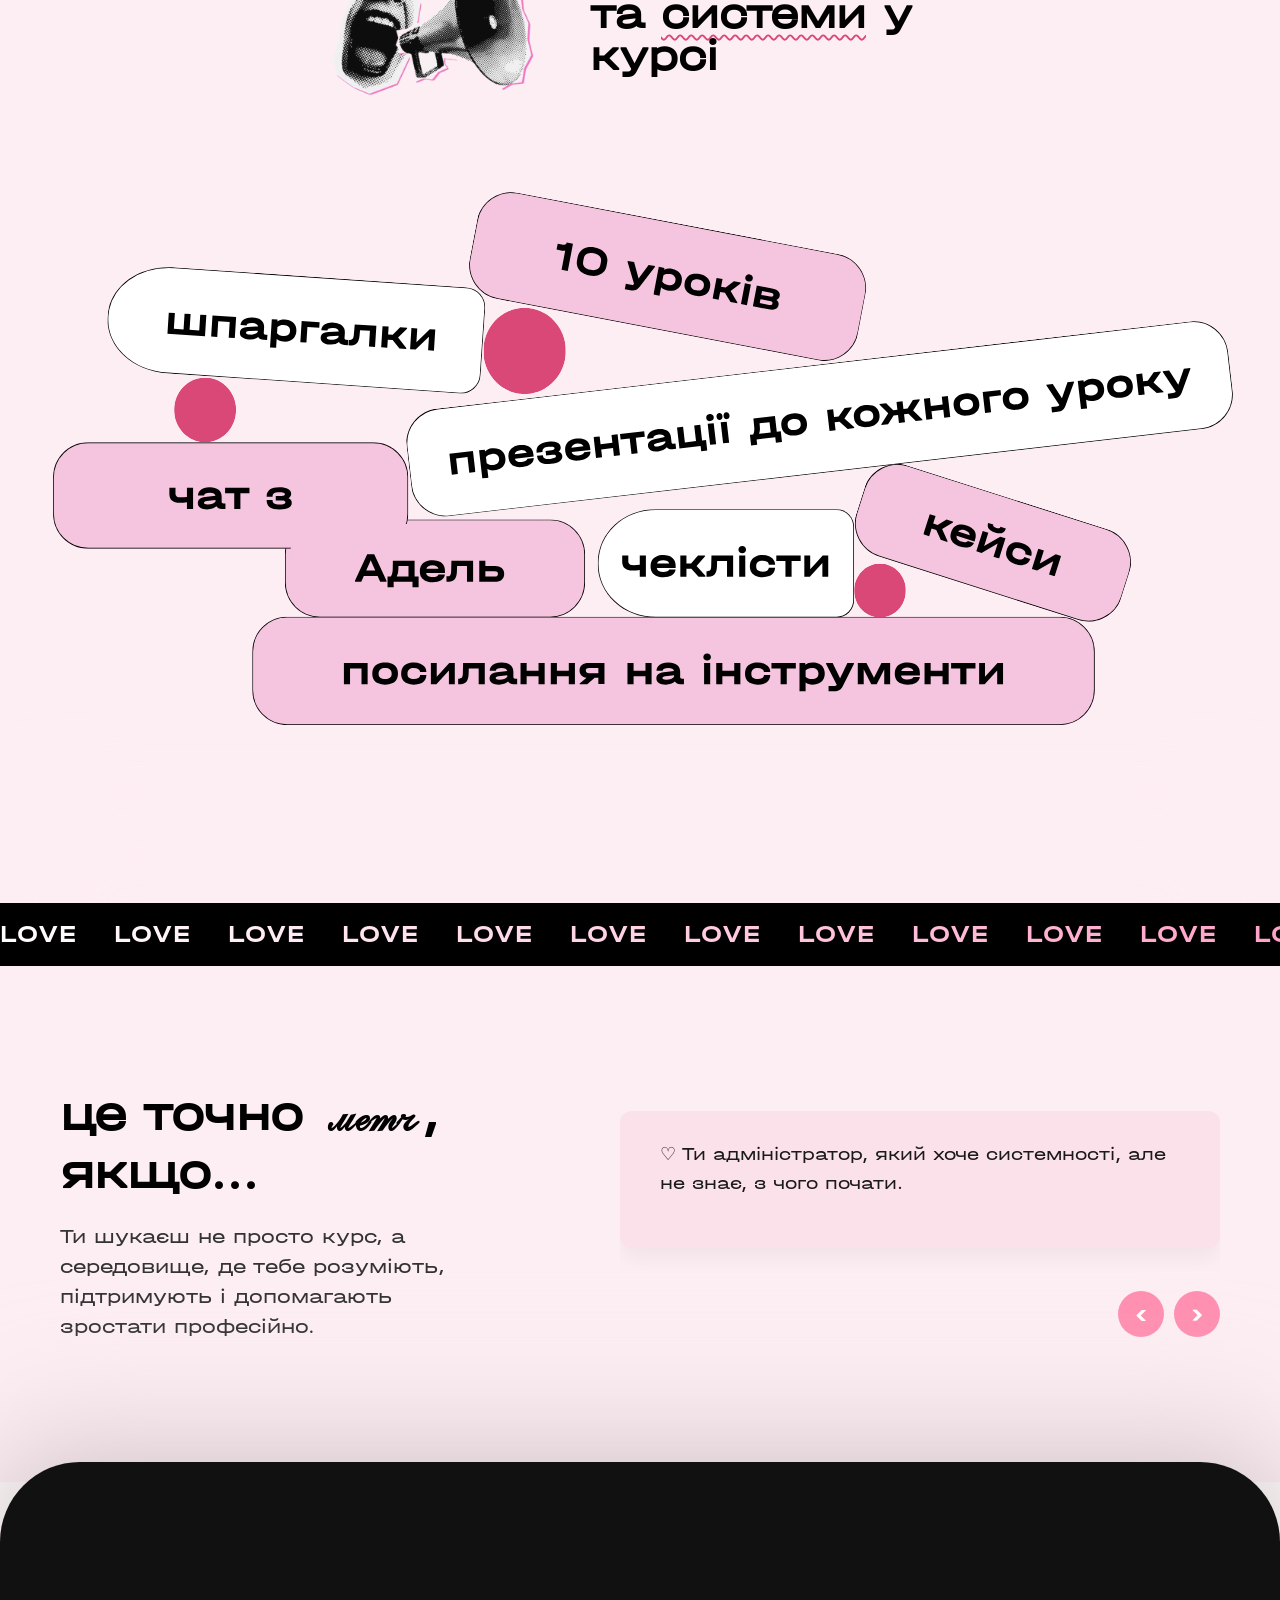
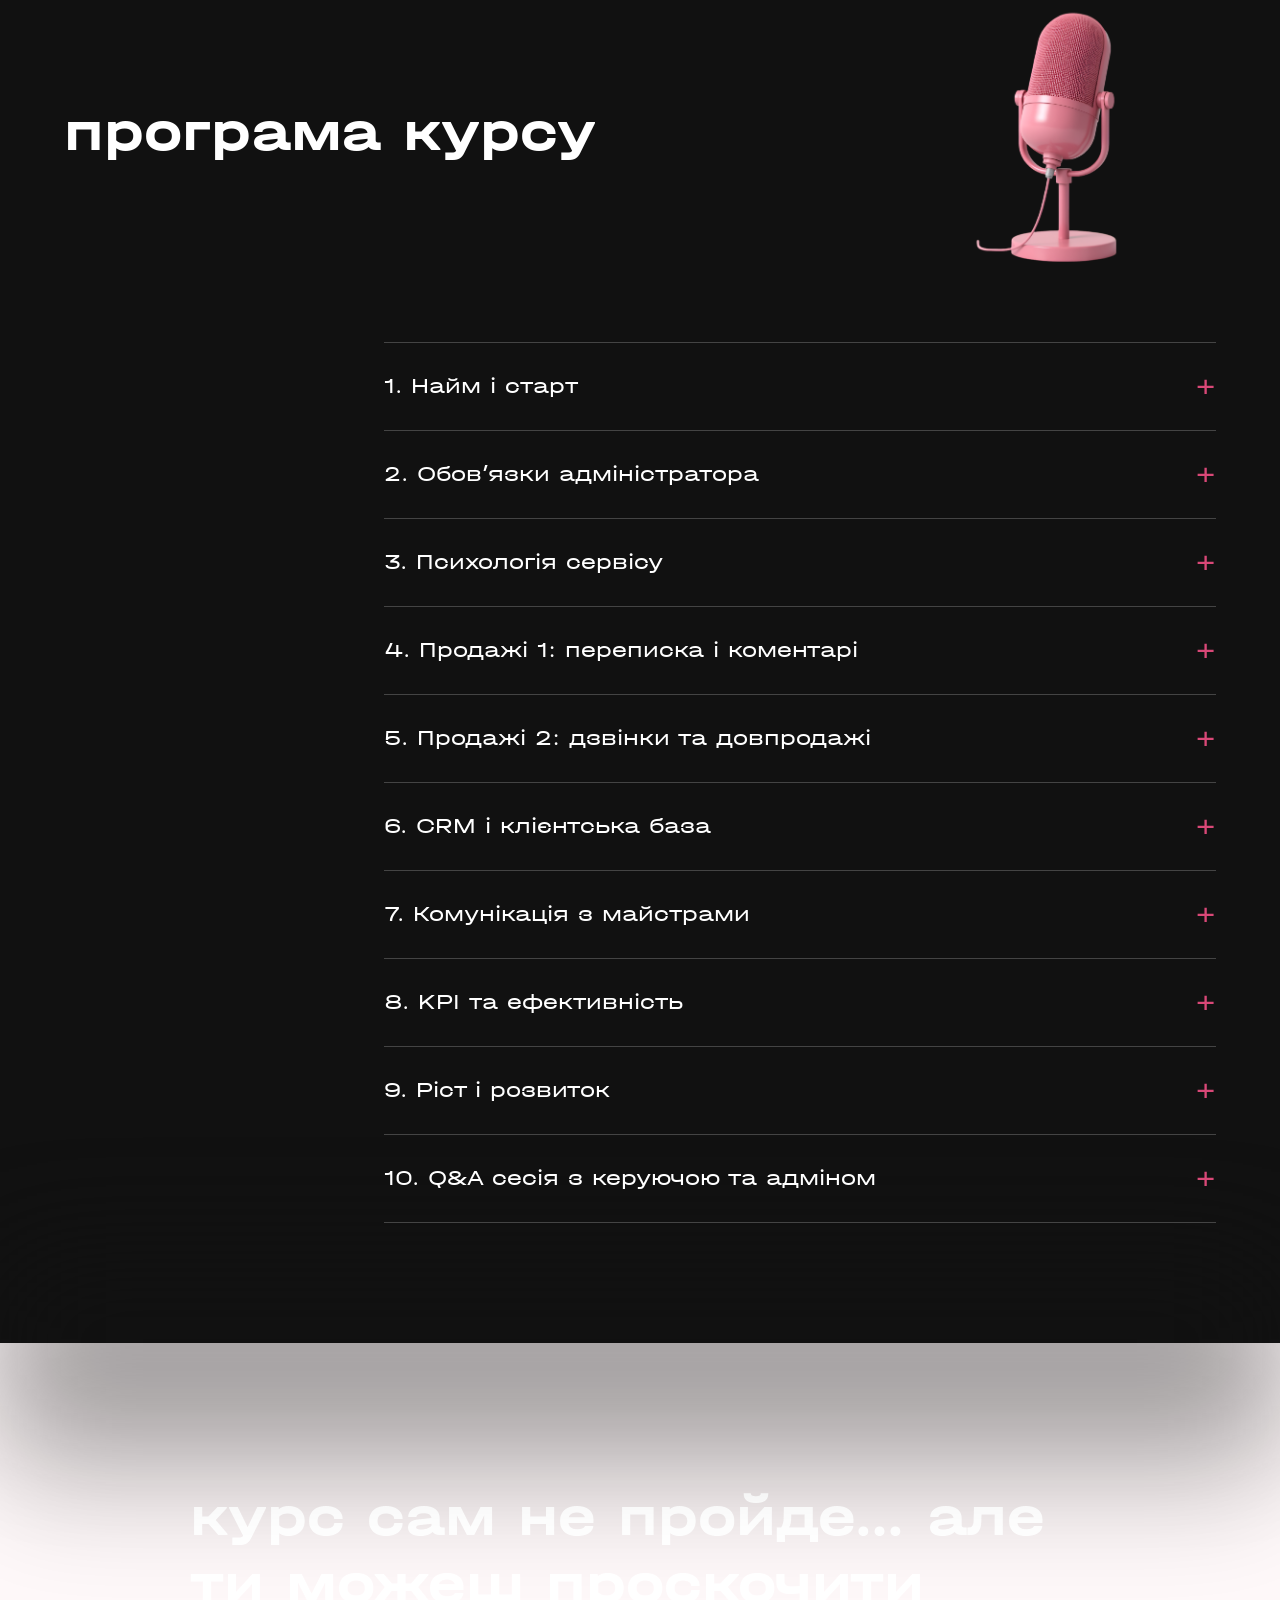
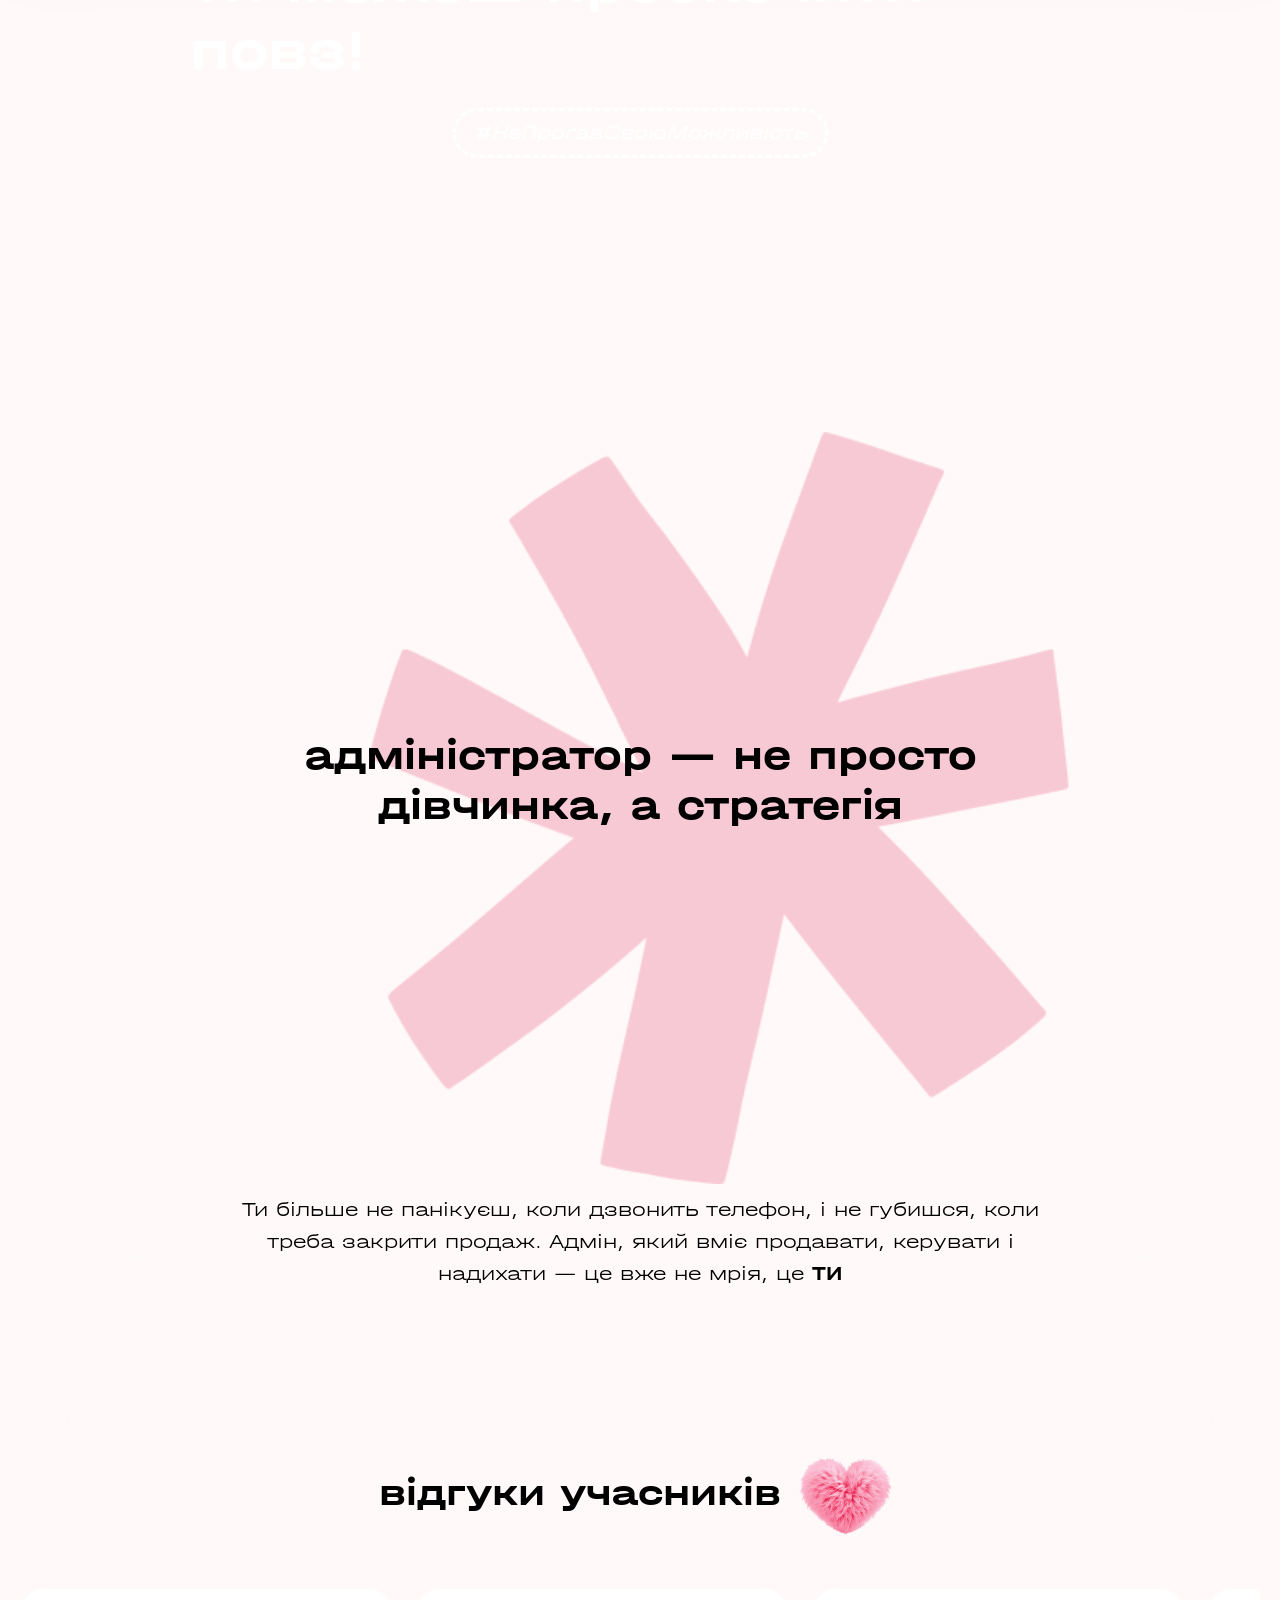
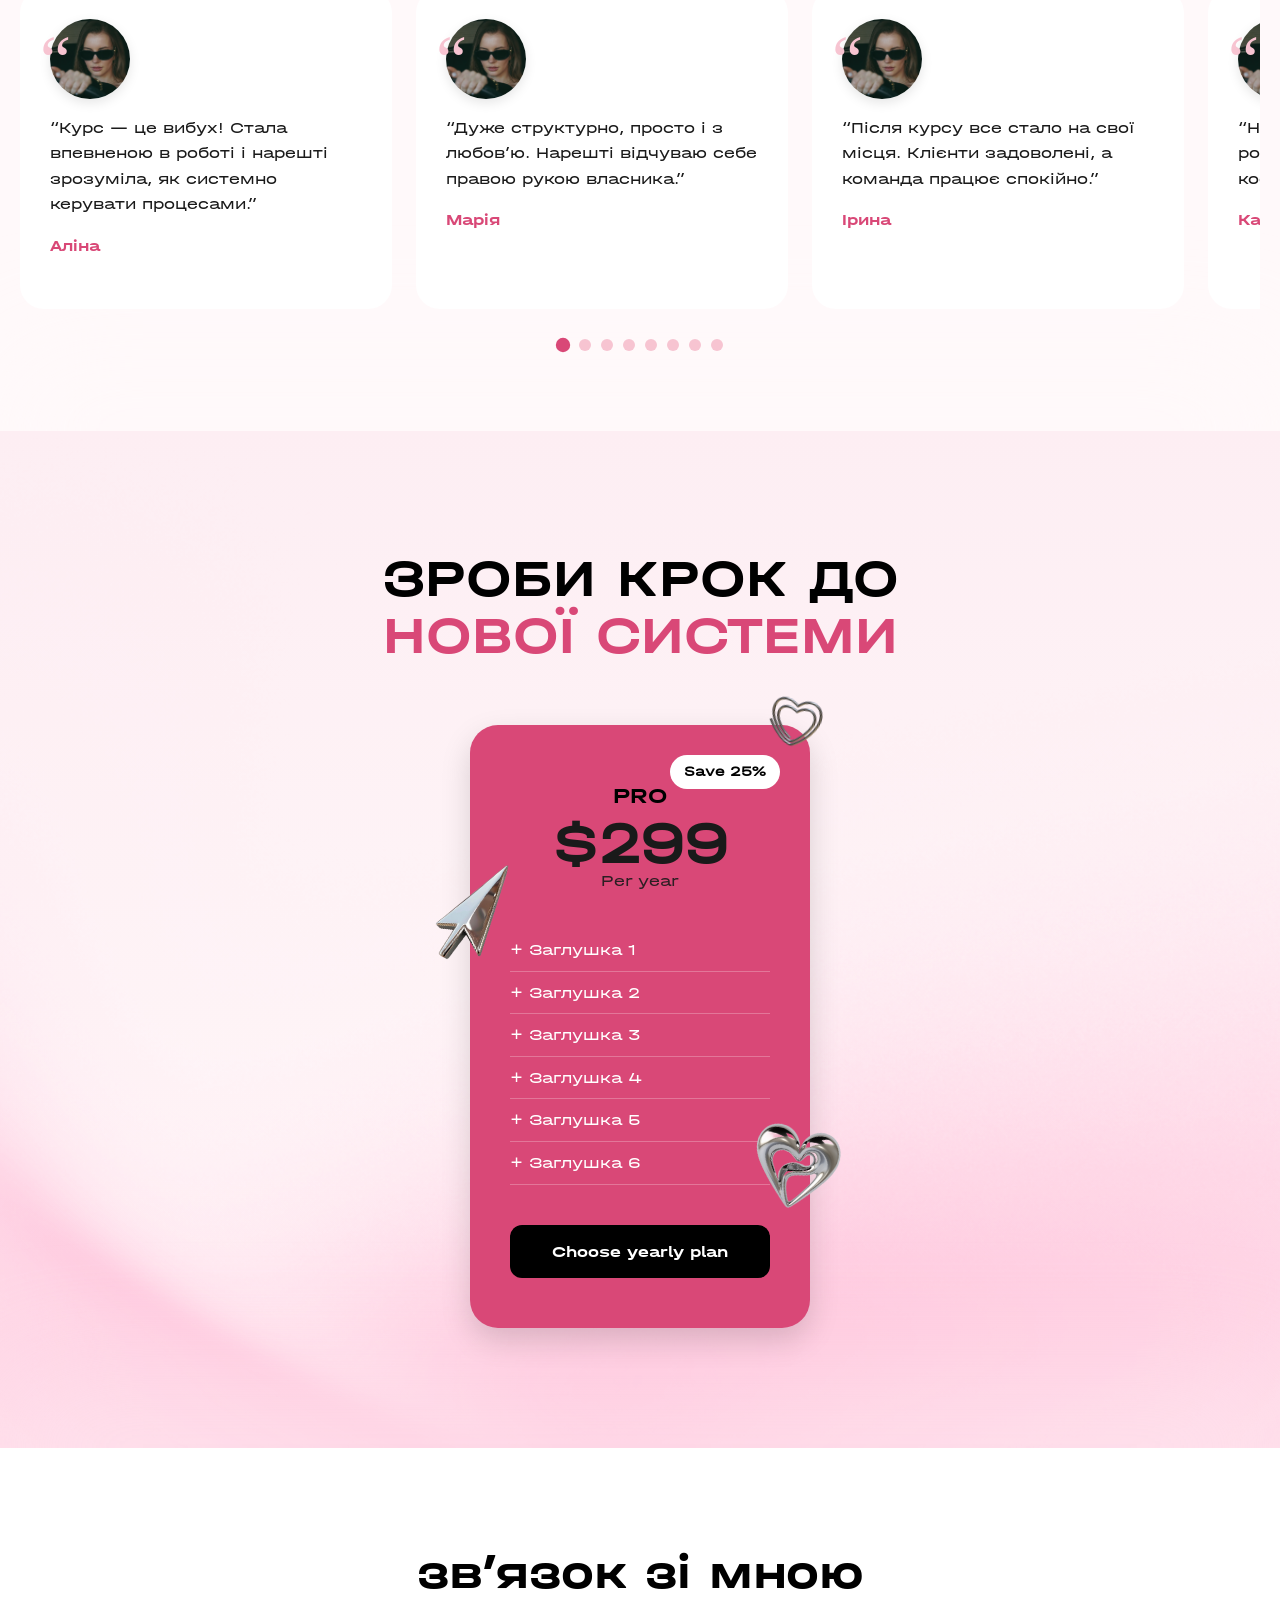
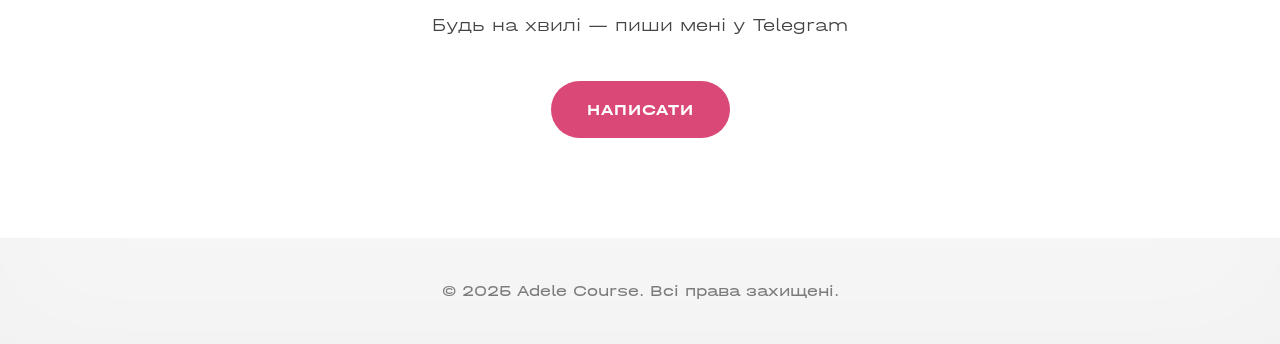
==== commit e52835f3: "оновила сайт, додала відео та картинки" ====
--- a/index.HTML
+++ b/index.HTML
@@ -200,6 +200,12 @@
 .show-footer {
   bottom: 20px !important;
 }
+.hide-footer {
+  bottom: -120px !important;
+  opacity: 0;
+  pointer-events: none;
+  transition: all 0.6s ease;
+}
 
 
 /* 🔧 iPhone (iOS Safari) fix */
@@ -680,7 +686,7 @@
   border-radius: 20px;
   font-weight: 600;
   color: #222;
-  background: #fdeef3;
+  background: #f4c8d6;
   box-shadow: 0 8px 24px rgba(0,0,0,0.1);
   transition: transform 0.4s ease, box-shadow 0.4s ease, background 0.4s ease;
   flex: 1 1 140px;
@@ -1770,6 +1776,33 @@
     padding: 50px 24px;
   }
 }
+.decor-img {
+  position: absolute;
+  z-index: 2;
+  width: 90px;
+  height: auto;
+  pointer-events: none;
+}
+
+/* курсор — зверху зліва, легкий нахил */
+.decor-left {
+  top: 150px;
+  left: -40px;
+  transform: rotate(-15deg);
+}
+
+/* скрєпка — зверху справа, трохи нахилена */
+.decor-right {
+  top: -50px;
+  right: -30px;
+  transform: rotate(12deg);
+}
+
+.decor-heart {
+  top: 400px;
+  right: -30px;
+  transform: rotate(12deg);
+}
 
 /* 🎨 фон PNG для секції прайс тільки на десктопі */
 @media (min-width: 1025px) {
@@ -1860,38 +1893,57 @@
   backdrop-filter: blur(6px);
 }
 
+/* 🎥 Вертикальне відео формату reels */
 .video-content {
   position: relative;
   width: 90%;
-  max-width: 640px;
-  max-height: 80vh; /* 🔥 обмежує висоту */
+  max-width: 360px;
+  aspect-ratio: 9 / 16;
   background: #000;
-  border-radius: 16px;
+  border-radius: 20px;
   overflow: hidden;
-  box-shadow: 0 0 40px rgba(0,0,0,0.6);
   display: flex;
   justify-content: center;
   align-items: center;
 }
 
-.video-content video {
+/* === FIX для повноекранного режиму відео === */
+.reel-video {
   width: 100%;
-  height: auto;
-  max-height: 80vh; /* 🔥 обмежує вертикальну висоту */
-  display: block;
-}
-
-
+  height: 100%;
+  object-fit: cover;
+}
+
+/* Коли відео у fullscreen — показуємо повністю, без обрізки */
+.reel-video:fullscreen {
+  object-fit: contain !important;
+  background: #000; /* чорний фон, якщо співвідношення сторін інше */
+}
+
+/* Для Safari (бо він трошки інший) */
+.reel-video::-webkit-media-controls-fullscreen-button {
+  display: none;
+}
+
+
+/* ❌ Кнопка закриття */
 .close-btn {
   position: absolute;
-  top: 6px;
+  top: 10px;
   right: 14px;
   font-size: 32px;
   color: #fff;
   cursor: pointer;
-  line-height: 1;
-  z-index: 2;
-}
+  z-index: 10;
+  transition: opacity 0.3s ease;
+}
+.close-btn:hover { opacity: 0.7; }
+
+@media (max-width: 480px) {
+  .video-content { max-width: 320px; }
+  .close-btn { font-size: 26px; top: 6px; right: 10px; }
+}
+
 .play-overlay {
   position: absolute;
   inset: 0;
@@ -1903,22 +1955,33 @@
   transition: background 0.3s ease;
 }
 .play-overlay img {
-  width: 64px;
-  height: 64px;
+  width: clamp(48px, 8vw, 80px);
+  height: auto;
   filter: drop-shadow(0 4px 10px rgba(0,0,0,0.4));
   opacity: 0.9;
-  transition: transform 0.3s ease;
-}
-.play-overlay:hover img { transform: scale(1.1); }
-
-/* 🧩 Safari iOS fix: жирний шрифт у wavy-underline */
+  transition: transform 0.3s ease, opacity 0.3s ease;
+}
+
+.play-overlay:hover img {
+  transform: scale(1.1);
+  opacity: 1;
+}
+
+/* 🧠 FIX: жирний заголовок "скільки любові та системи у курсі" на iPhone */
 @supports (-webkit-touch-callout: none) {
-  .wavy-underline {
+  .stats-header h2 {
     font-family: 'Halvar Breit Bd', sans-serif !important;
     font-weight: 700 !important;
-    -webkit-text-stroke: 0.2px transparent; /* примушує перерендер шрифту */
-  }
-}
+    -webkit-text-stroke: 0.2px transparent; /* примушує Safari перемалювати жирний */
+  }
+
+  /* щоб підкреслені слова не “скидали” жирність */
+  .stats-header h2 .wavy-underline {
+    font-family: inherit !important;
+    font-weight: inherit !important;
+  }
+}
+
 
   
   </style>
@@ -2400,29 +2463,33 @@
 
 </script>
 
-<section class="price-section">
+<section id="signup" class="price-section">
   <h2 class="price-title">
     <span>ЗРОБИ КРОК ДО </span><br> <span class="accent">НОВОЇ СИСТЕМИ</span>
   </h2>
 
   <div class="price-card">
-    <div class="price-header">
-      <h3>Pro</h3>
-      <p class="price-amount">$299 <span>Per year</span></p>
-      <div class="save-badge">Save 25%</div>
-    </div>
-
-    <ul class="features">
-      <li>+ Заглушка 1</li>
-      <li>+ Заглушка 2</li>
-      <li>+ Заглушка 3</li>
-      <li>+ Заглушка 4</li>
-      <li>+ Заглушка 5</li>
-      <li>+ Заглушка 6</li>
-    </ul>
-
-    <a href="#" class="price-btn">Choose yearly plan</a>
+  <img src="курсор.png" alt="cursor" class="decor-img decor-left">
+  <img src="скрепка2.png" alt="skrepka" class="decor-img decor-right">
+  <img src="heartprice.png" alt="heart" class="decor-img decor-heart">
+  <div class="price-header">
+    <h3>Pro</h3>
+    <p class="price-amount">$299 <span>Per year</span></p>
+    <div class="save-badge">Save 25%</div>
   </div>
+
+  <ul class="features">
+    <li>+ Заглушка 1</li>
+    <li>+ Заглушка 2</li>
+    <li>+ Заглушка 3</li>
+    <li>+ Заглушка 4</li>
+    <li>+ Заглушка 5</li>
+    <li>+ Заглушка 6</li>
+  </ul>
+
+  <a href="#" class="price-btn">Choose yearly plan</a>
+</div>
+
 </section>
 
 
@@ -2454,35 +2521,36 @@
 </div>
 <script>
 const footer = document.querySelector('.floating-footer');
-const heroHeight = document.querySelector('.hero').offsetHeight;
+const heroSection = document.querySelector('.hero-modern');
+const heroHeight = heroSection ? heroSection.offsetHeight : 600;
 const footerBtns = document.querySelectorAll('.footer-btn');
-
-// показуємо футер після hero
+const priceSection = document.querySelector('.price-section');
+const sections = document.querySelectorAll('section[id]');
+
 window.addEventListener('scroll', () => {
-  if (window.scrollY > heroHeight - 100) {
+  const scrollY = window.scrollY;
+  const scrollMid = scrollY + window.innerHeight / 2;
+
+  // === показуємо футер після hero ===
+  if (scrollY > heroHeight - 100) {
     footer.classList.add('show-footer');
   } else {
     footer.classList.remove('show-footer');
   }
-});
-
-// логіка активності при кліку / тапі
-footerBtns.forEach(btn => {
-  btn.addEventListener('click', (e) => {
-    footerBtns.forEach(b => b.classList.remove('active'));
-    btn.classList.add('active');
-    // знімаємо активність через 1.5с (на мобільних — як тап)
-    setTimeout(() => btn.classList.remove('active'), 1500);
-  });
-});
-
-// автоматичне підсвічування при скролі до секції
-const sections = document.querySelectorAll('section[id]');
-window.addEventListener('scroll', () => {
-  let scrollPos = window.scrollY + window.innerHeight / 2;
-
+
+  // === ховаємо футер, якщо юзер у секції прайсу ===
+  const priceTop = priceSection.offsetTop;
+  const priceBottom = priceTop + priceSection.offsetHeight;
+  if (scrollMid > priceTop && scrollMid < priceBottom) {
+    footer.classList.remove('show-footer');
+    footer.classList.add('hide-footer');
+  } else {
+    footer.classList.remove('hide-footer');
+  }
+
+  // === підсвічування активної секції ===
   sections.forEach(section => {
-    if (scrollPos > section.offsetTop && scrollPos < section.offsetTop + section.offsetHeight) {
+    if (scrollMid > section.offsetTop && scrollMid < section.offsetTop + section.offsetHeight) {
       const id = section.getAttribute('id');
       footerBtns.forEach(btn => {
         btn.classList.remove('active');
@@ -2493,53 +2561,64 @@
     }
   });
 });
+
+// === логіка кліку/тапу ===
+footerBtns.forEach(btn => {
+  btn.addEventListener('click', () => {
+    footerBtns.forEach(b => b.classList.remove('active'));
+    btn.classList.add('active');
+    setTimeout(() => btn.classList.remove('active'), 1500);
+  });
+});
 </script>
 
 
 
 
 
-<!-- 🎬 Відео-попап -->
+
+<!-- 🎬 ВІДЕО-МОДАЛЬНЕ ВІКНО -->
 <div id="videoModal" class="video-modal">
   <div class="video-content">
     <span class="close-btn">&times;</span>
-    <iframe 
-      id="adeleVideo"
-      src=""
-      width="100%"
-      height="360"
-      allow="autoplay; encrypted-media"
-      allowfullscreen
-      frameborder="0">
-    </iframe>
+    <video id="adeleVideo" class="reel-video" autoplay muted playsinline controls>
+      <source src="ADEL.webm" type="video/webm">
+      Твій браузер не підтримує відео. Тому просто листай далі
+    </video>
   </div>
 </div>
 
 
-
 <script>
+window.onload = () => {
   const modal = document.getElementById('videoModal');
   const openBtn = document.getElementById('openVideo');
   const closeBtn = document.querySelector('.close-btn');
-  const iframe = document.getElementById('adeleVideo');
+  const video = document.getElementById('adeleVideo');
 
   openBtn.addEventListener('click', () => {
     modal.style.display = 'flex';
-    iframe.src = "https://drive.google.com/file/d/1ySRo2sS27233sA09XC3P-uZsWV5iJIjd/preview?autoplay=1";
+    video.currentTime = 0;
+    video.play();
   });
 
   closeBtn.addEventListener('click', () => {
-    iframe.src = "";
+    video.pause();
     modal.style.display = 'none';
   });
 
   modal.addEventListener('click', (e) => {
     if (e.target === modal) {
-      iframe.src = "";
+      video.pause();
       modal.style.display = 'none';
     }
   });
+};
+
+
 </script>
+
+
 
 
 
